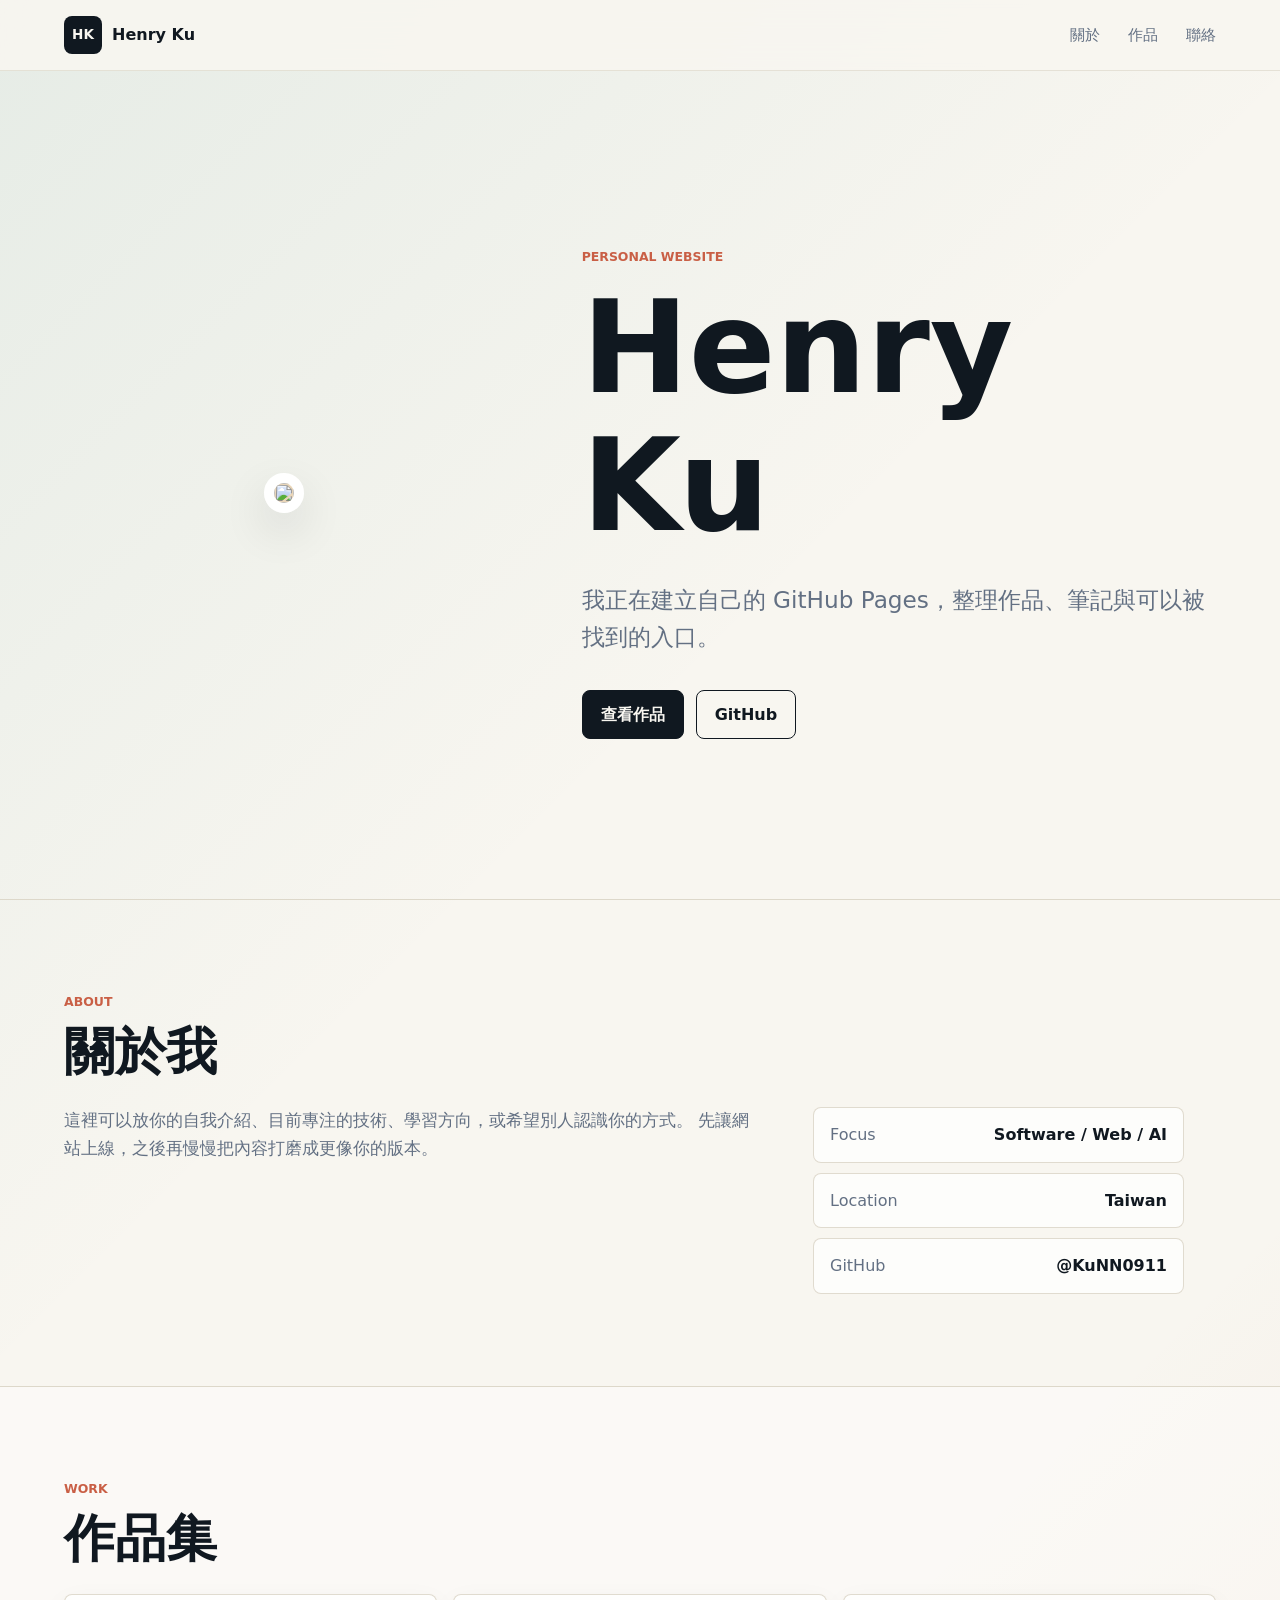
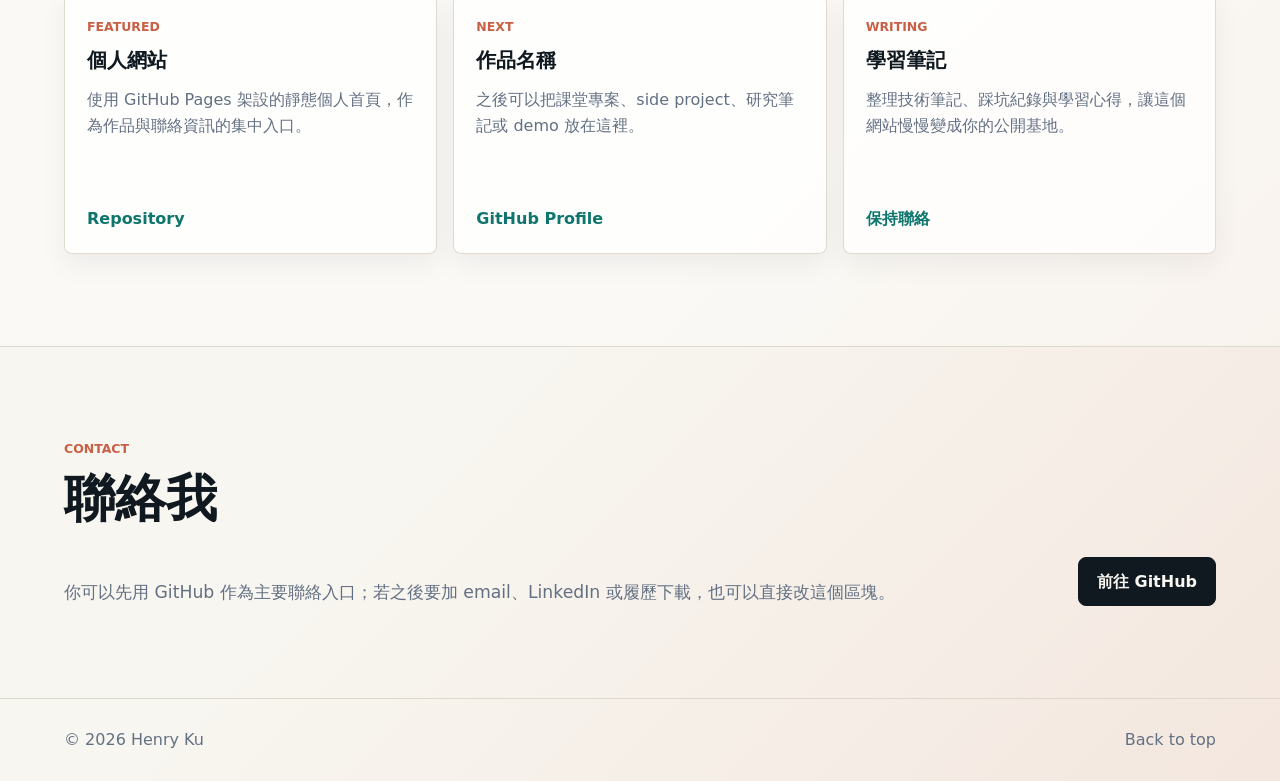
==== index.html @ c0c3900e "Create GitHub Pages personal site" ====
<!doctype html>
<html lang="zh-Hant">
  <head>
    <meta charset="utf-8">
    <meta name="viewport" content="width=device-width, initial-scale=1">
    <meta name="description" content="Henry Ku 的個人網站與作品集。">
    <meta property="og:title" content="Henry Ku">
    <meta property="og:description" content="個人網站、作品集與聯絡資訊。">
    <meta property="og:type" content="website">
    <meta name="theme-color" content="#101820">
    <title>Henry Ku | Personal Page</title>
    <link rel="preconnect" href="https://github.com">
    <link rel="stylesheet" href="styles.css">
  </head>
  <body>
    <header class="site-header">
      <a class="brand" href="#top" aria-label="Henry Ku 首頁">
        <span class="brand-mark">HK</span>
        <span>Henry Ku</span>
      </a>
      <nav class="nav" aria-label="主要導覽">
        <a href="#about">關於</a>
        <a href="#projects">作品</a>
        <a href="#contact">聯絡</a>
      </nav>
    </header>

    <main id="top">
      <section class="hero" aria-labelledby="hero-title">
        <div class="hero-media" aria-hidden="true">
          <img src="https://github.com/KuNN0911.png" alt="">
        </div>
        <div class="hero-copy">
          <p class="eyebrow">Personal website</p>
          <h1 id="hero-title">Henry Ku</h1>
          <p class="intro">
            我正在建立自己的 GitHub Pages，整理作品、筆記與可以被找到的入口。
          </p>
          <div class="hero-actions" aria-label="快速連結">
            <a class="button primary" href="#projects">查看作品</a>
            <a class="button secondary" href="https://github.com/KuNN0911" target="_blank" rel="noreferrer">GitHub</a>
          </div>
        </div>
      </section>

      <section id="about" class="section">
        <div class="section-heading">
          <p class="eyebrow">About</p>
          <h2>關於我</h2>
        </div>
        <div class="about-grid">
          <p>
            這裡可以放你的自我介紹、目前專注的技術、學習方向，或希望別人認識你的方式。
            先讓網站上線，之後再慢慢把內容打磨成更像你的版本。
          </p>
          <ul class="facts" aria-label="個人重點">
            <li><span>Focus</span><strong>Software / Web / AI</strong></li>
            <li><span>Location</span><strong>Taiwan</strong></li>
            <li><span>GitHub</span><strong>@KuNN0911</strong></li>
          </ul>
        </div>
      </section>

      <section id="projects" class="section projects-section">
        <div class="section-heading">
          <p class="eyebrow">Work</p>
          <h2>作品集</h2>
        </div>
        <div class="project-grid">
          <article class="project-card">
            <p class="project-kicker">Featured</p>
            <h3>個人網站</h3>
            <p>使用 GitHub Pages 架設的靜態個人首頁，作為作品與聯絡資訊的集中入口。</p>
            <a href="https://github.com/KuNN0911/HenryKu.github.io" target="_blank" rel="noreferrer">Repository</a>
          </article>
          <article class="project-card">
            <p class="project-kicker">Next</p>
            <h3>作品名稱</h3>
            <p>之後可以把課堂專案、side project、研究筆記或 demo 放在這裡。</p>
            <a href="https://github.com/KuNN0911" target="_blank" rel="noreferrer">GitHub Profile</a>
          </article>
          <article class="project-card">
            <p class="project-kicker">Writing</p>
            <h3>學習筆記</h3>
            <p>整理技術筆記、踩坑紀錄與學習心得，讓這個網站慢慢變成你的公開基地。</p>
            <a href="#contact">保持聯絡</a>
          </article>
        </div>
      </section>

      <section id="contact" class="section contact-section">
        <div class="section-heading">
          <p class="eyebrow">Contact</p>
          <h2>聯絡我</h2>
        </div>
        <p>
          你可以先用 GitHub 作為主要聯絡入口；若之後要加 email、LinkedIn 或履歷下載，也可以直接改這個區塊。
        </p>
        <a class="button primary" href="https://github.com/KuNN0911" target="_blank" rel="noreferrer">前往 GitHub</a>
      </section>
    </main>

    <footer class="site-footer">
      <span>© <span id="year"></span> Henry Ku</span>
      <a href="#top">Back to top</a>
    </footer>

    <script src="script.js"></script>
  </body>
</html>
---- styles.css ----
:root {
  color-scheme: light;
  --ink: #101820;
  --muted: #637083;
  --paper: #f8f6f0;
  --surface: #ffffff;
  --line: #ddd8ca;
  --accent: #0f766e;
  --accent-strong: #0b5f59;
  --coral: #c95f45;
  --shadow: 0 18px 45px rgba(16, 24, 32, 0.12);
}

* {
  box-sizing: border-box;
}

html {
  scroll-behavior: smooth;
}

body {
  margin: 0;
  min-width: 320px;
  background:
    linear-gradient(135deg, rgba(15, 118, 110, 0.08), transparent 38%),
    linear-gradient(315deg, rgba(201, 95, 69, 0.1), transparent 32%),
    var(--paper);
  color: var(--ink);
  font-family: Inter, ui-sans-serif, system-ui, -apple-system, BlinkMacSystemFont, "Segoe UI", sans-serif;
  line-height: 1.6;
}

a {
  color: inherit;
}

.site-header {
  position: sticky;
  top: 0;
  z-index: 10;
  display: flex;
  align-items: center;
  justify-content: space-between;
  gap: 24px;
  padding: 16px clamp(20px, 5vw, 72px);
  background: rgba(248, 246, 240, 0.86);
  border-bottom: 1px solid rgba(221, 216, 202, 0.7);
  backdrop-filter: blur(16px);
}

.brand,
.nav,
.hero-actions,
.site-footer {
  display: flex;
  align-items: center;
}

.brand {
  gap: 10px;
  font-weight: 800;
  text-decoration: none;
}

.brand-mark {
  display: inline-grid;
  width: 38px;
  height: 38px;
  place-items: center;
  border-radius: 8px;
  background: var(--ink);
  color: var(--paper);
  font-size: 0.85rem;
}

.nav {
  gap: clamp(12px, 3vw, 28px);
  color: var(--muted);
  font-size: 0.95rem;
}

.nav a {
  text-decoration: none;
}

.nav a:hover,
.site-footer a:hover,
.project-card a:hover {
  color: var(--accent-strong);
}

.hero {
  display: grid;
  grid-template-columns: minmax(260px, 0.82fr) minmax(280px, 1.18fr);
  align-items: center;
  gap: clamp(28px, 6vw, 82px);
  min-height: calc(100vh - 72px);
  padding: clamp(44px, 8vw, 96px) clamp(20px, 5vw, 72px) clamp(40px, 7vw, 80px);
}

.hero-media {
  position: relative;
  aspect-ratio: 1;
  max-width: 430px;
  justify-self: center;
}

.hero-media::before {
  position: absolute;
  inset: 8%;
  content: "";
  background: #ead6b8;
  border: 1px solid rgba(16, 24, 32, 0.1);
  border-radius: 22px;
  transform: rotate(-6deg);
}

.hero-media img {
  position: relative;
  width: 100%;
  height: 100%;
  object-fit: cover;
  border: 10px solid var(--surface);
  border-radius: 22px;
  box-shadow: var(--shadow);
  transform: rotate(2deg);
}

.hero-copy {
  max-width: 720px;
}

.eyebrow,
.project-kicker {
  margin: 0 0 12px;
  color: var(--coral);
  font-size: 0.78rem;
  font-weight: 800;
  letter-spacing: 0;
  text-transform: uppercase;
}

h1,
h2,
h3,
p {
  overflow-wrap: anywhere;
}

h1,
h2,
h3 {
  margin: 0;
  line-height: 1.08;
}

h1 {
  max-width: 10ch;
  font-size: clamp(4.6rem, 10vw, 8.9rem);
}

h2 {
  font-size: clamp(2rem, 4vw, 3.6rem);
}

h3 {
  font-size: 1.28rem;
}

.intro {
  max-width: 720px;
  margin: 26px 0 0;
  color: var(--muted);
  font-size: clamp(1.1rem, 2vw, 1.45rem);
}

.hero-actions {
  flex-wrap: wrap;
  gap: 12px;
  margin-top: 34px;
}

.button {
  display: inline-flex;
  align-items: center;
  justify-content: center;
  min-height: 46px;
  padding: 11px 18px;
  border: 1px solid var(--ink);
  border-radius: 8px;
  font-weight: 800;
  text-decoration: none;
}

.button.primary {
  background: var(--ink);
  color: var(--paper);
}

.button.secondary {
  background: transparent;
}

.button:hover {
  transform: translateY(-1px);
}

.section {
  padding: clamp(52px, 8vw, 92px) clamp(20px, 5vw, 72px);
  border-top: 1px solid var(--line);
}

.section-heading {
  margin-bottom: 28px;
}

.about-grid {
  display: grid;
  grid-template-columns: minmax(0, 1.3fr) minmax(260px, 0.7fr);
  gap: clamp(24px, 5vw, 60px);
  max-width: 1120px;
}

.about-grid > p,
.contact-section > p {
  margin: 0;
  color: var(--muted);
  font-size: 1.08rem;
}

.facts {
  display: grid;
  gap: 10px;
  margin: 0;
  padding: 0;
  list-style: none;
}

.facts li,
.project-card {
  background: rgba(255, 255, 255, 0.72);
  border: 1px solid rgba(221, 216, 202, 0.9);
  border-radius: 8px;
}

.facts li {
  display: flex;
  align-items: center;
  justify-content: space-between;
  gap: 18px;
  padding: 14px 16px;
}

.facts span {
  color: var(--muted);
}

.facts strong {
  text-align: right;
}

.projects-section {
  background: rgba(255, 255, 255, 0.35);
}

.project-grid {
  display: grid;
  grid-template-columns: repeat(3, minmax(0, 1fr));
  gap: 16px;
}

.project-card {
  display: flex;
  min-height: 260px;
  flex-direction: column;
  padding: 22px;
  box-shadow: 0 10px 28px rgba(16, 24, 32, 0.06);
}

.project-card p:not(.project-kicker) {
  margin: 16px 0 26px;
  color: var(--muted);
}

.project-card a {
  margin-top: auto;
  color: var(--accent);
  font-weight: 800;
  text-decoration: none;
}

.contact-section {
  display: grid;
  grid-template-columns: minmax(0, 1fr) auto;
  align-items: end;
  gap: 24px;
}

.contact-section .section-heading,
.contact-section p {
  grid-column: 1;
}

.contact-section .button {
  grid-column: 2;
  grid-row: 1 / span 2;
}

.site-footer {
  justify-content: space-between;
  gap: 20px;
  padding: 28px clamp(20px, 5vw, 72px);
  color: var(--muted);
  border-top: 1px solid var(--line);
}

.site-footer a {
  text-decoration: none;
}

@media (max-width: 800px) {
  .site-header {
    align-items: flex-start;
    flex-direction: column;
  }

  .hero,
  .about-grid,
  .contact-section {
    grid-template-columns: 1fr;
  }

  .hero {
    min-height: auto;
  }

  .hero-media {
    width: min(78vw, 360px);
  }

  h1 {
    font-size: clamp(3.7rem, 18vw, 5.4rem);
  }

  .project-grid {
    grid-template-columns: 1fr;
  }

  .contact-section .button {
    grid-column: 1;
    grid-row: auto;
    justify-self: start;
  }
}

@media (max-width: 480px) {
  .nav {
    width: 100%;
    justify-content: space-between;
  }

  .facts li {
    align-items: flex-start;
    flex-direction: column;
    gap: 4px;
  }

  .facts strong {
    text-align: left;
  }

  .site-footer {
    align-items: flex-start;
    flex-direction: column;
  }
}
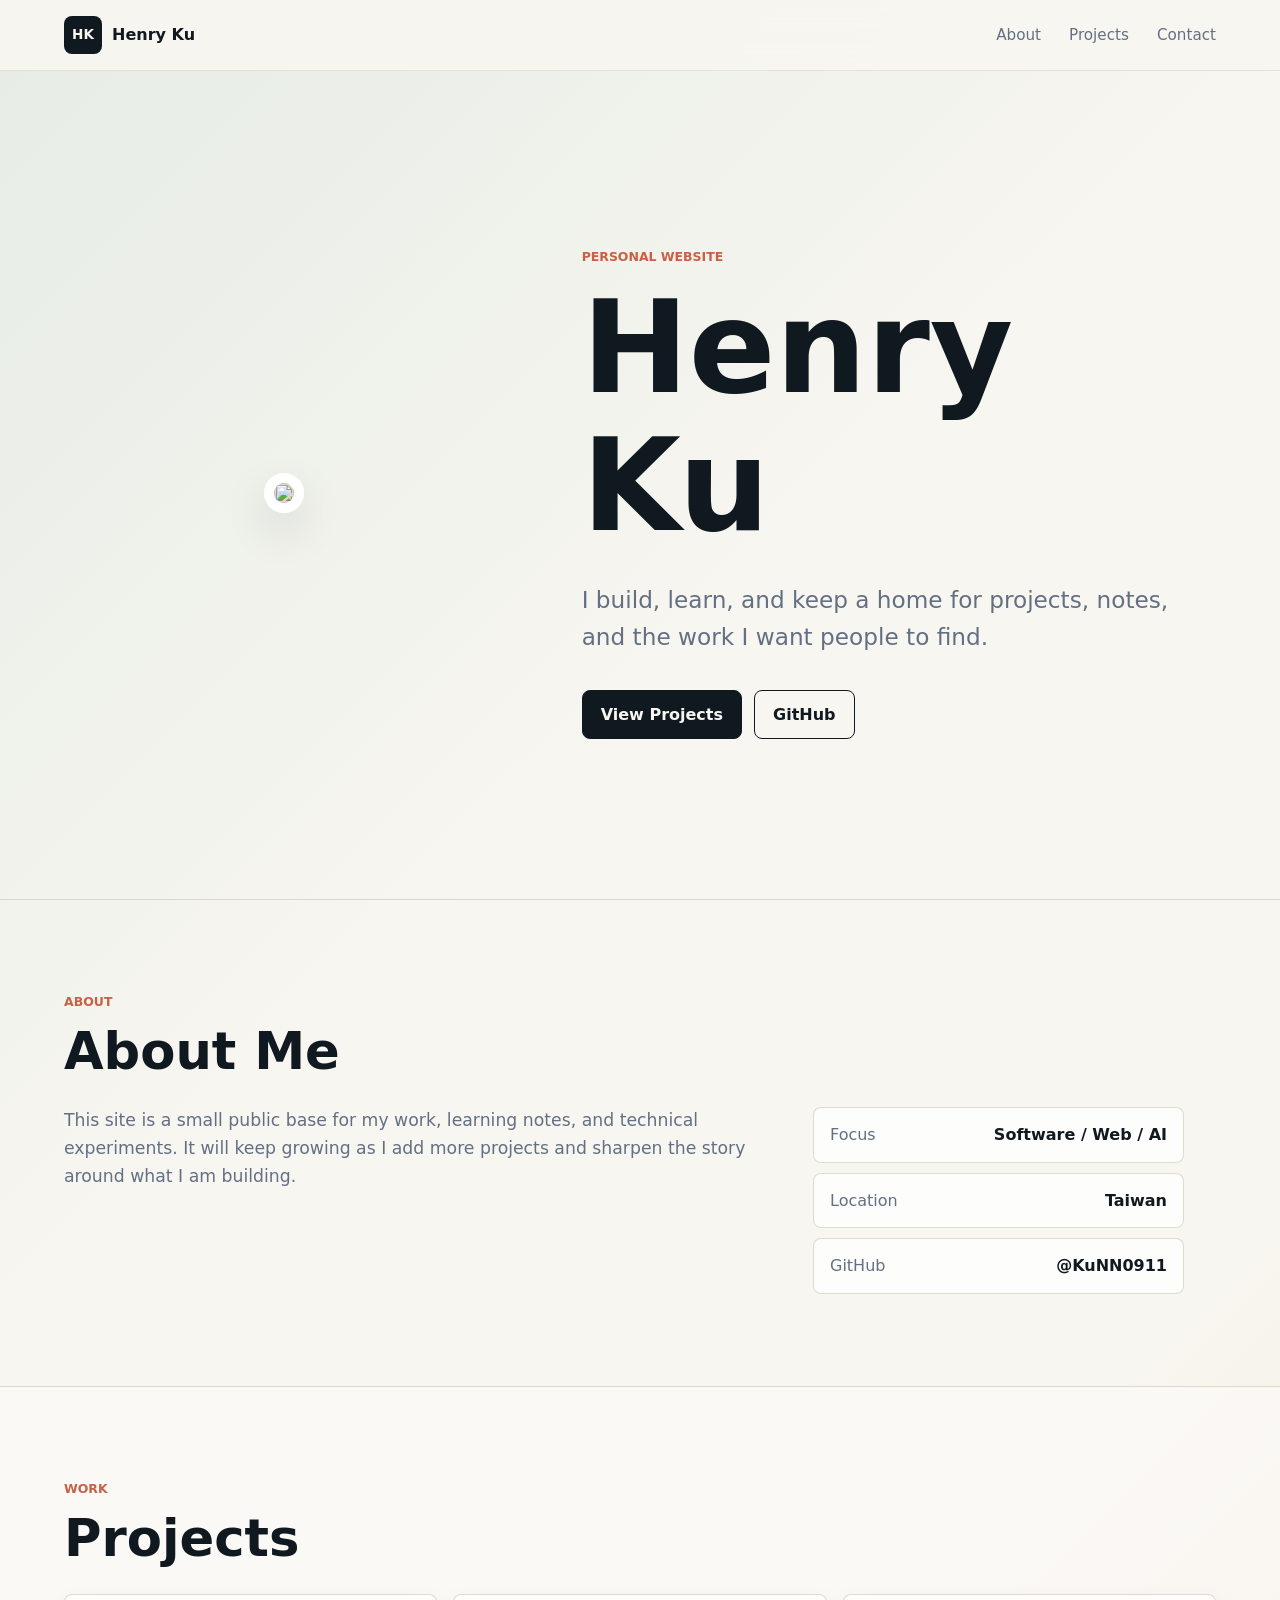
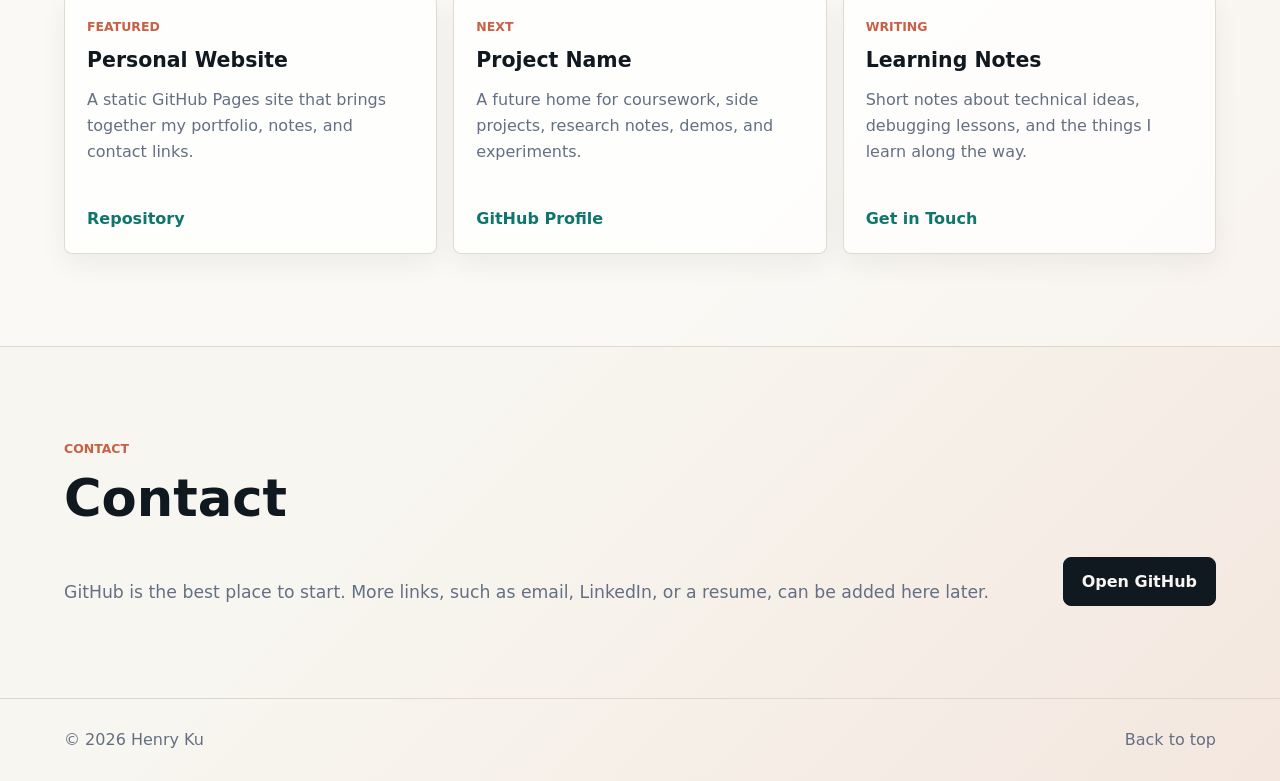
==== commit 28ee9c08: "Use English copy for personal site" ====
--- a/index.html
+++ b/index.html
@@ -1,11 +1,11 @@
 <!doctype html>
-<html lang="zh-Hant">
+<html lang="en">
   <head>
     <meta charset="utf-8">
     <meta name="viewport" content="width=device-width, initial-scale=1">
-    <meta name="description" content="Henry Ku 的個人網站與作品集。">
+    <meta name="description" content="Henry Ku's personal website and portfolio.">
     <meta property="og:title" content="Henry Ku">
-    <meta property="og:description" content="個人網站、作品集與聯絡資訊。">
+    <meta property="og:description" content="Personal website, portfolio, and contact links.">
     <meta property="og:type" content="website">
     <meta name="theme-color" content="#101820">
     <title>Henry Ku | Personal Page</title>
@@ -14,14 +14,14 @@
   </head>
   <body>
     <header class="site-header">
-      <a class="brand" href="#top" aria-label="Henry Ku 首頁">
+      <a class="brand" href="#top" aria-label="Henry Ku home">
         <span class="brand-mark">HK</span>
         <span>Henry Ku</span>
       </a>
-      <nav class="nav" aria-label="主要導覽">
-        <a href="#about">關於</a>
-        <a href="#projects">作品</a>
-        <a href="#contact">聯絡</a>
+      <nav class="nav" aria-label="Main navigation">
+        <a href="#about">About</a>
+        <a href="#projects">Projects</a>
+        <a href="#contact">Contact</a>
       </nav>
     </header>
 
@@ -34,10 +34,10 @@
           <p class="eyebrow">Personal website</p>
           <h1 id="hero-title">Henry Ku</h1>
           <p class="intro">
-            我正在建立自己的 GitHub Pages，整理作品、筆記與可以被找到的入口。
+            I build, learn, and keep a home for projects, notes, and the work I want people to find.
           </p>
-          <div class="hero-actions" aria-label="快速連結">
-            <a class="button primary" href="#projects">查看作品</a>
+          <div class="hero-actions" aria-label="Quick links">
+            <a class="button primary" href="#projects">View Projects</a>
             <a class="button secondary" href="https://github.com/KuNN0911" target="_blank" rel="noreferrer">GitHub</a>
           </div>
         </div>
@@ -46,14 +46,14 @@
       <section id="about" class="section">
         <div class="section-heading">
           <p class="eyebrow">About</p>
-          <h2>關於我</h2>
+          <h2>About Me</h2>
         </div>
         <div class="about-grid">
           <p>
-            這裡可以放你的自我介紹、目前專注的技術、學習方向，或希望別人認識你的方式。
-            先讓網站上線，之後再慢慢把內容打磨成更像你的版本。
+            This site is a small public base for my work, learning notes, and technical experiments.
+            It will keep growing as I add more projects and sharpen the story around what I am building.
           </p>
-          <ul class="facts" aria-label="個人重點">
+          <ul class="facts" aria-label="Personal highlights">
             <li><span>Focus</span><strong>Software / Web / AI</strong></li>
             <li><span>Location</span><strong>Taiwan</strong></li>
             <li><span>GitHub</span><strong>@KuNN0911</strong></li>
@@ -64,26 +64,26 @@
       <section id="projects" class="section projects-section">
         <div class="section-heading">
           <p class="eyebrow">Work</p>
-          <h2>作品集</h2>
+          <h2>Projects</h2>
         </div>
         <div class="project-grid">
           <article class="project-card">
             <p class="project-kicker">Featured</p>
-            <h3>個人網站</h3>
-            <p>使用 GitHub Pages 架設的靜態個人首頁，作為作品與聯絡資訊的集中入口。</p>
-            <a href="https://github.com/KuNN0911/HenryKu.github.io" target="_blank" rel="noreferrer">Repository</a>
+            <h3>Personal Website</h3>
+            <p>A static GitHub Pages site that brings together my portfolio, notes, and contact links.</p>
+            <a href="https://github.com/KuNN0911/KuNN0911.github.io" target="_blank" rel="noreferrer">Repository</a>
           </article>
           <article class="project-card">
             <p class="project-kicker">Next</p>
-            <h3>作品名稱</h3>
-            <p>之後可以把課堂專案、side project、研究筆記或 demo 放在這裡。</p>
+            <h3>Project Name</h3>
+            <p>A future home for coursework, side projects, research notes, demos, and experiments.</p>
             <a href="https://github.com/KuNN0911" target="_blank" rel="noreferrer">GitHub Profile</a>
           </article>
           <article class="project-card">
             <p class="project-kicker">Writing</p>
-            <h3>學習筆記</h3>
-            <p>整理技術筆記、踩坑紀錄與學習心得，讓這個網站慢慢變成你的公開基地。</p>
-            <a href="#contact">保持聯絡</a>
+            <h3>Learning Notes</h3>
+            <p>Short notes about technical ideas, debugging lessons, and the things I learn along the way.</p>
+            <a href="#contact">Get in Touch</a>
           </article>
         </div>
       </section>
@@ -91,12 +91,12 @@
       <section id="contact" class="section contact-section">
         <div class="section-heading">
           <p class="eyebrow">Contact</p>
-          <h2>聯絡我</h2>
+          <h2>Contact</h2>
         </div>
         <p>
-          你可以先用 GitHub 作為主要聯絡入口；若之後要加 email、LinkedIn 或履歷下載，也可以直接改這個區塊。
+          GitHub is the best place to start. More links, such as email, LinkedIn, or a resume, can be added here later.
         </p>
-        <a class="button primary" href="https://github.com/KuNN0911" target="_blank" rel="noreferrer">前往 GitHub</a>
+        <a class="button primary" href="https://github.com/KuNN0911" target="_blank" rel="noreferrer">Open GitHub</a>
       </section>
     </main>
 
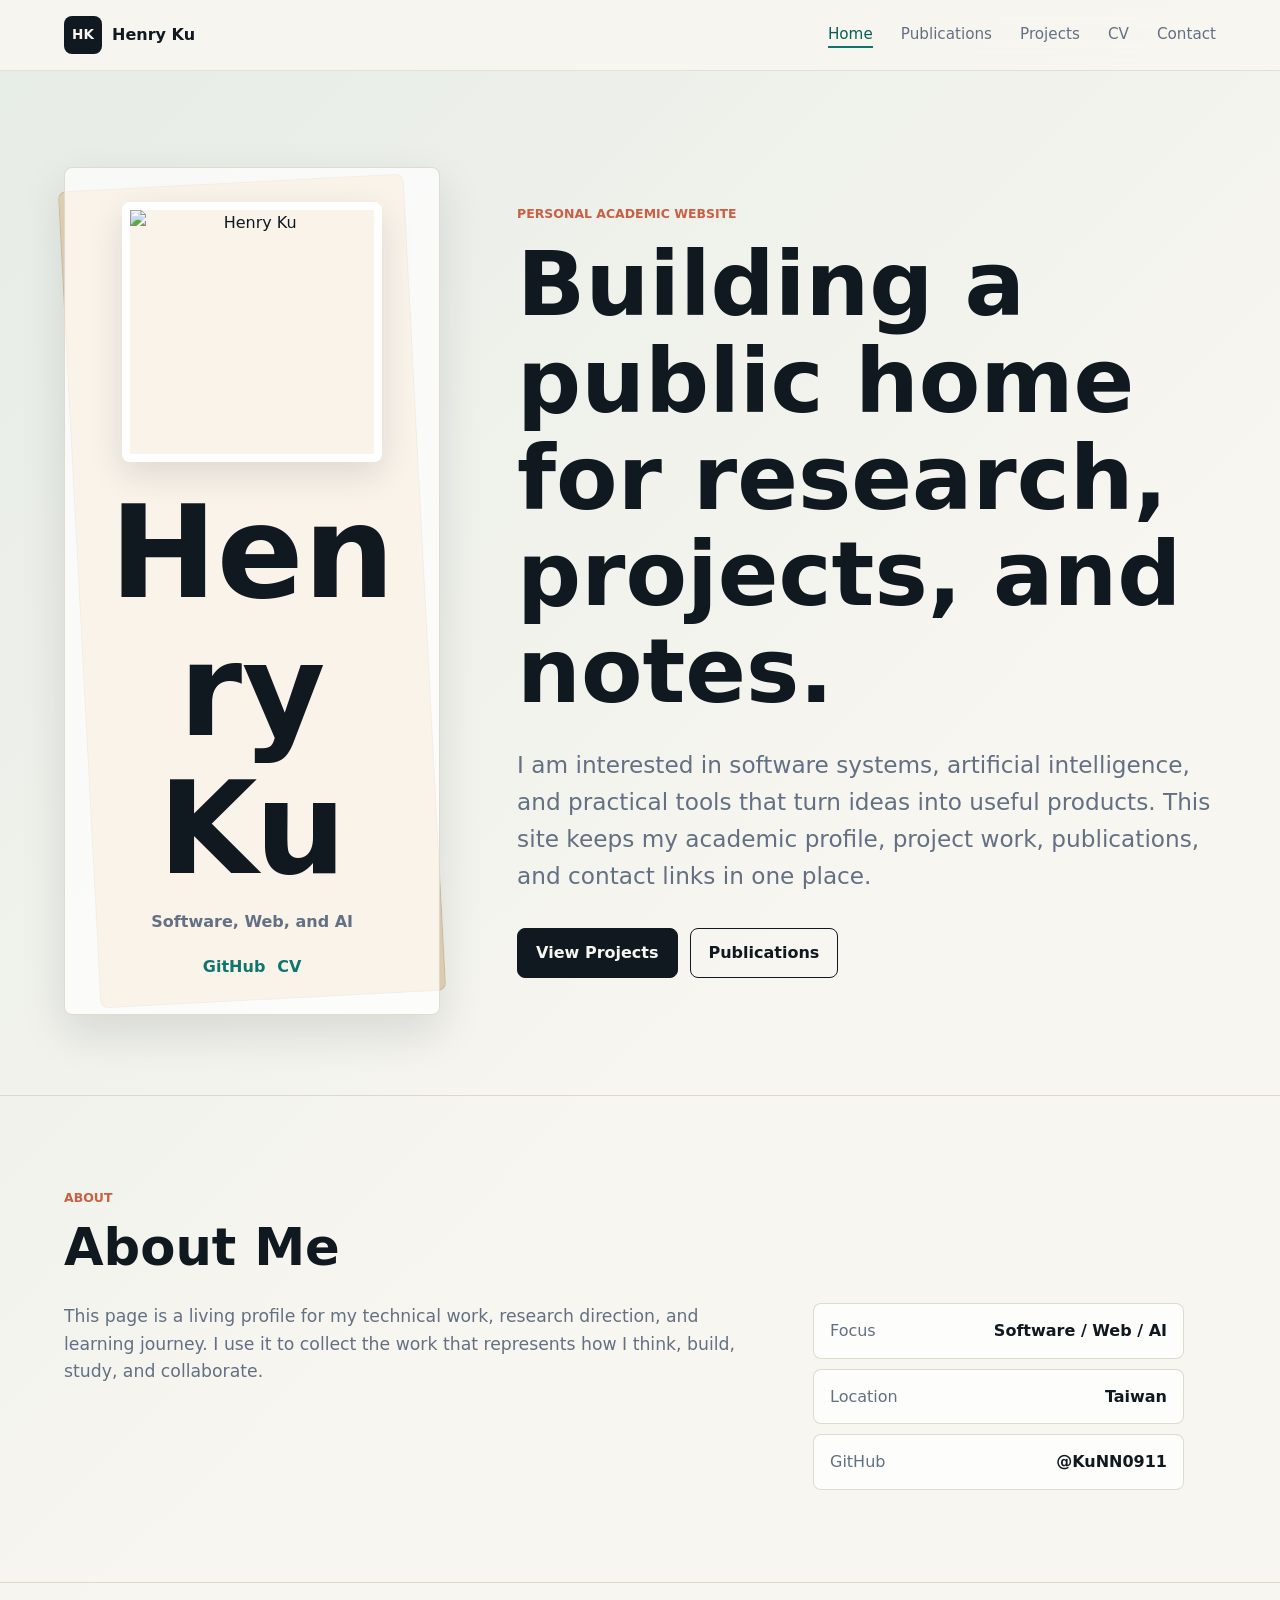
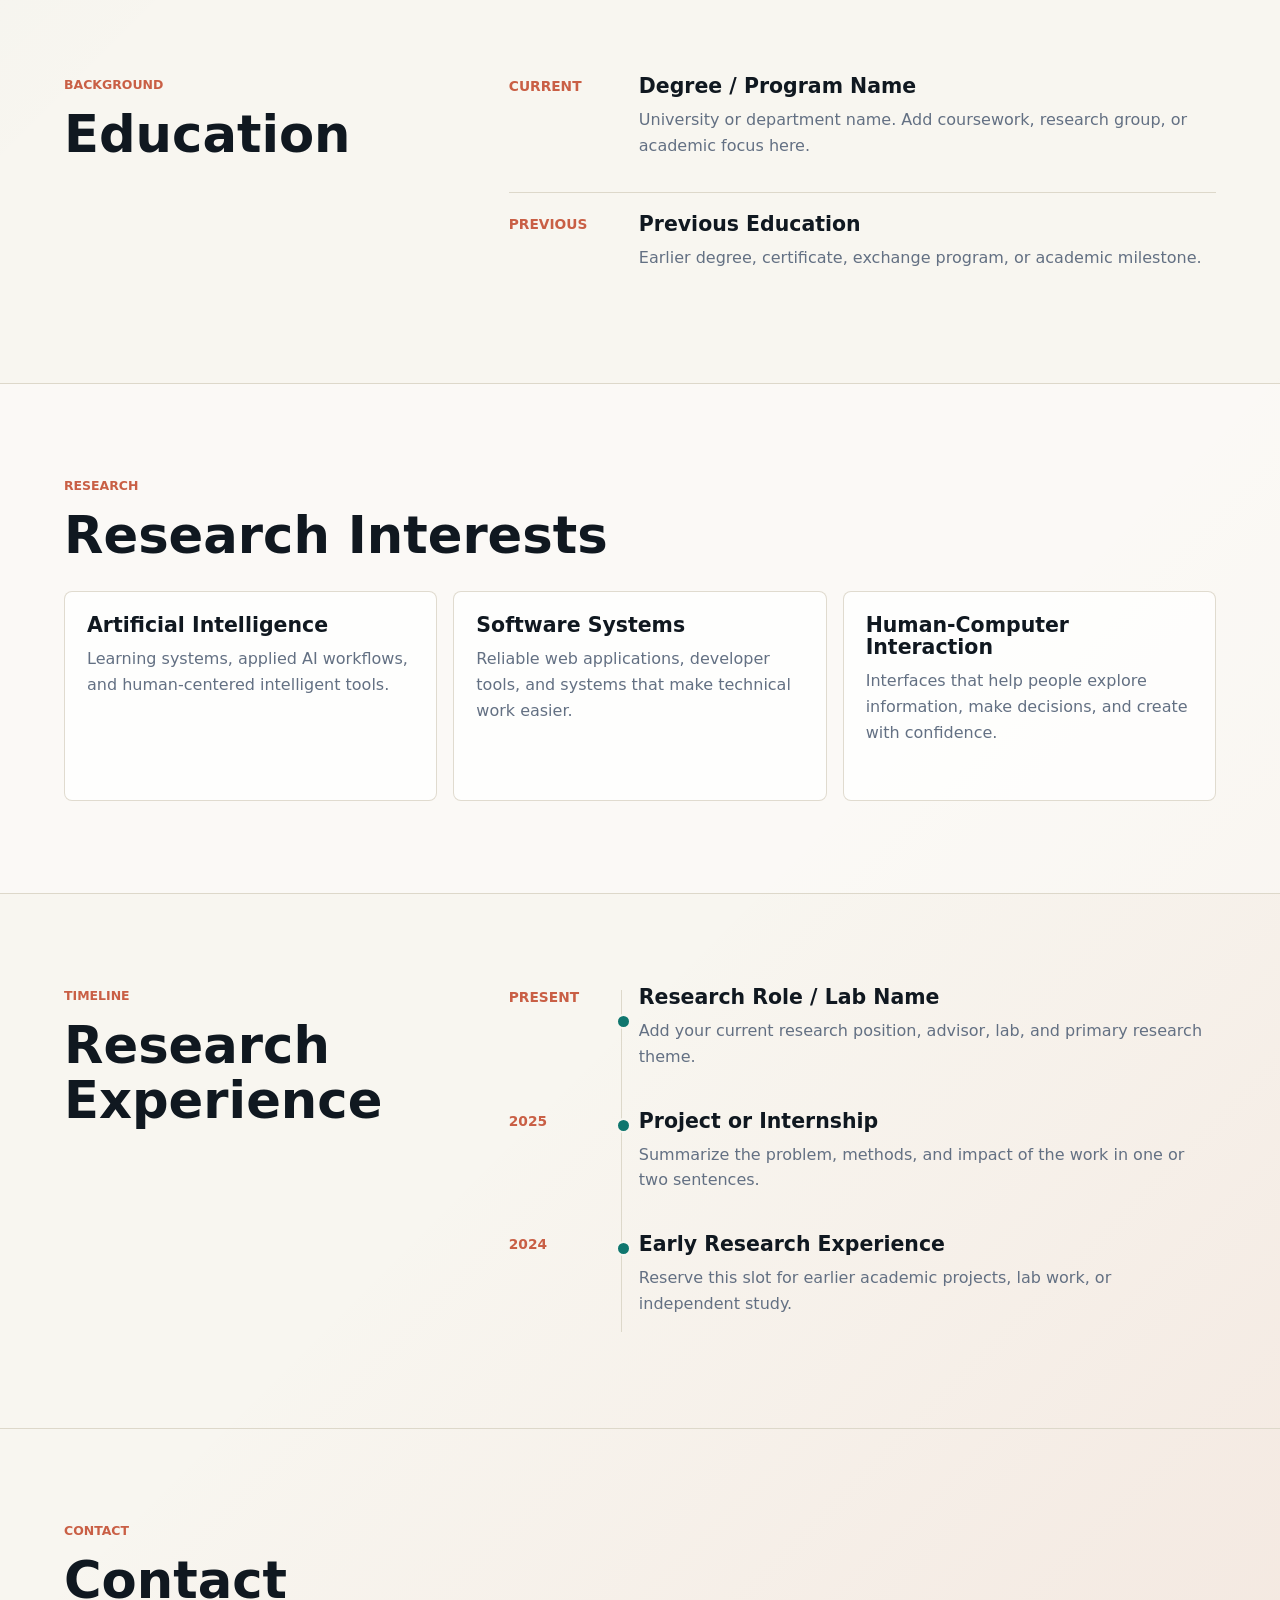
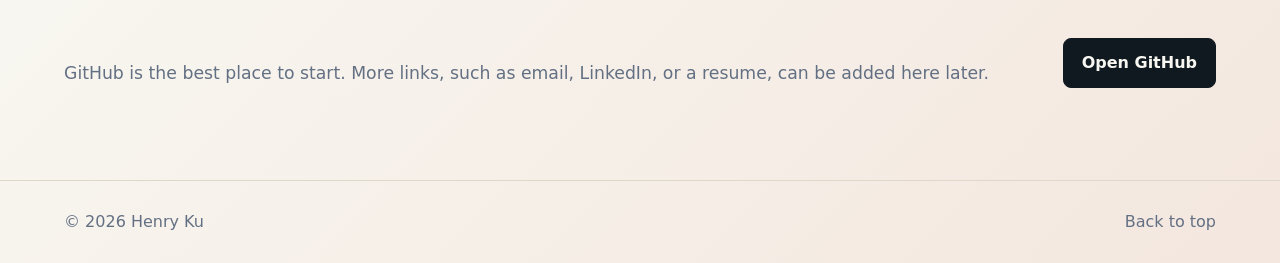
==== commit b43f1a9b: "Restructure site into academic profile pages" ====
--- a/index.html
+++ b/index.html
@@ -3,42 +3,51 @@
   <head>
     <meta charset="utf-8">
     <meta name="viewport" content="width=device-width, initial-scale=1">
-    <meta name="description" content="Henry Ku's personal website and portfolio.">
+    <meta name="description" content="Henry Ku's personal academic website, research profile, and portfolio.">
     <meta property="og:title" content="Henry Ku">
     <meta property="og:description" content="Personal website, portfolio, and contact links.">
     <meta property="og:type" content="website">
     <meta name="theme-color" content="#101820">
-    <title>Henry Ku | Personal Page</title>
+    <title>Henry Ku | Home</title>
     <link rel="preconnect" href="https://github.com">
     <link rel="stylesheet" href="styles.css">
   </head>
   <body>
     <header class="site-header">
-      <a class="brand" href="#top" aria-label="Henry Ku home">
+      <a class="brand" href="index.html" aria-label="Henry Ku home">
         <span class="brand-mark">HK</span>
         <span>Henry Ku</span>
       </a>
       <nav class="nav" aria-label="Main navigation">
-        <a href="#about">About</a>
-        <a href="#projects">Projects</a>
+        <a class="active" href="index.html" aria-current="page">Home</a>
+        <a href="publications.html">Publications</a>
+        <a href="projects.html">Projects</a>
+        <a href="cv.html">CV</a>
         <a href="#contact">Contact</a>
       </nav>
     </header>
 
     <main id="top">
-      <section class="hero" aria-labelledby="hero-title">
-        <div class="hero-media" aria-hidden="true">
-          <img src="https://github.com/KuNN0911.png" alt="">
+      <section class="profile-hero" aria-labelledby="hero-title">
+        <div class="profile-card">
+          <img src="https://github.com/KuNN0911.png" alt="Henry Ku">
+          <h1 id="hero-title">Henry Ku</h1>
+          <p>Software, Web, and AI</p>
+          <div class="profile-links" aria-label="Profile links">
+            <a href="https://github.com/KuNN0911" target="_blank" rel="noreferrer">GitHub</a>
+            <a href="cv.html">CV</a>
+          </div>
         </div>
         <div class="hero-copy">
-          <p class="eyebrow">Personal website</p>
-          <h1 id="hero-title">Henry Ku</h1>
+          <p class="eyebrow">Personal academic website</p>
+          <h2>Building a public home for research, projects, and notes.</h2>
           <p class="intro">
-            I build, learn, and keep a home for projects, notes, and the work I want people to find.
+            I am interested in software systems, artificial intelligence, and practical tools that turn ideas into useful products.
+            This site keeps my academic profile, project work, publications, and contact links in one place.
           </p>
           <div class="hero-actions" aria-label="Quick links">
-            <a class="button primary" href="#projects">View Projects</a>
-            <a class="button secondary" href="https://github.com/KuNN0911" target="_blank" rel="noreferrer">GitHub</a>
+            <a class="button primary" href="projects.html">View Projects</a>
+            <a class="button secondary" href="publications.html">Publications</a>
           </div>
         </div>
       </section>
@@ -50,8 +59,8 @@
         </div>
         <div class="about-grid">
           <p>
-            This site is a small public base for my work, learning notes, and technical experiments.
-            It will keep growing as I add more projects and sharpen the story around what I am building.
+            This page is a living profile for my technical work, research direction, and learning journey.
+            I use it to collect the work that represents how I think, build, study, and collaborate.
           </p>
           <ul class="facts" aria-label="Personal highlights">
             <li><span>Focus</span><strong>Software / Web / AI</strong></li>
@@ -61,29 +70,76 @@
         </div>
       </section>
 
-      <section id="projects" class="section projects-section">
+      <section id="education" class="section split-section">
         <div class="section-heading">
-          <p class="eyebrow">Work</p>
-          <h2>Projects</h2>
+          <p class="eyebrow">Background</p>
+          <h2>Education</h2>
         </div>
-        <div class="project-grid">
-          <article class="project-card">
-            <p class="project-kicker">Featured</p>
-            <h3>Personal Website</h3>
-            <p>A static GitHub Pages site that brings together my portfolio, notes, and contact links.</p>
-            <a href="https://github.com/KuNN0911/KuNN0911.github.io" target="_blank" rel="noreferrer">Repository</a>
+        <div class="list-panel">
+          <article class="resume-item">
+            <span class="resume-date">Current</span>
+            <div>
+              <h3>Degree / Program Name</h3>
+              <p>University or department name. Add coursework, research group, or academic focus here.</p>
+            </div>
           </article>
-          <article class="project-card">
-            <p class="project-kicker">Next</p>
-            <h3>Project Name</h3>
-            <p>A future home for coursework, side projects, research notes, demos, and experiments.</p>
-            <a href="https://github.com/KuNN0911" target="_blank" rel="noreferrer">GitHub Profile</a>
+          <article class="resume-item">
+            <span class="resume-date">Previous</span>
+            <div>
+              <h3>Previous Education</h3>
+              <p>Earlier degree, certificate, exchange program, or academic milestone.</p>
+            </div>
           </article>
-          <article class="project-card">
-            <p class="project-kicker">Writing</p>
-            <h3>Learning Notes</h3>
-            <p>Short notes about technical ideas, debugging lessons, and the things I learn along the way.</p>
-            <a href="#contact">Get in Touch</a>
+        </div>
+      </section>
+
+      <section id="interests" class="section interests-section">
+        <div class="section-heading">
+          <p class="eyebrow">Research</p>
+          <h2>Research Interests</h2>
+        </div>
+        <div class="interest-grid">
+          <article>
+            <h3>Artificial Intelligence</h3>
+            <p>Learning systems, applied AI workflows, and human-centered intelligent tools.</p>
+          </article>
+          <article>
+            <h3>Software Systems</h3>
+            <p>Reliable web applications, developer tools, and systems that make technical work easier.</p>
+          </article>
+          <article>
+            <h3>Human-Computer Interaction</h3>
+            <p>Interfaces that help people explore information, make decisions, and create with confidence.</p>
+          </article>
+        </div>
+      </section>
+
+      <section id="research-experience" class="section split-section">
+        <div class="section-heading">
+          <p class="eyebrow">Timeline</p>
+          <h2>Research Experience</h2>
+        </div>
+        <div class="timeline">
+          <article class="timeline-item">
+            <span class="timeline-date">Present</span>
+            <div>
+              <h3>Research Role / Lab Name</h3>
+              <p>Add your current research position, advisor, lab, and primary research theme.</p>
+            </div>
+          </article>
+          <article class="timeline-item">
+            <span class="timeline-date">2025</span>
+            <div>
+              <h3>Project or Internship</h3>
+              <p>Summarize the problem, methods, and impact of the work in one or two sentences.</p>
+            </div>
+          </article>
+          <article class="timeline-item">
+            <span class="timeline-date">2024</span>
+            <div>
+              <h3>Early Research Experience</h3>
+              <p>Reserve this slot for earlier academic projects, lab work, or independent study.</p>
+            </div>
           </article>
         </div>
       </section>
--- a/styles.css
+++ b/styles.css
@@ -75,60 +75,105 @@
 }
 
 .nav {
+  flex-wrap: wrap;
   gap: clamp(12px, 3vw, 28px);
   color: var(--muted);
   font-size: 0.95rem;
 }
 
 .nav a {
+  border-bottom: 2px solid transparent;
   text-decoration: none;
 }
 
 .nav a:hover,
+.nav a.active,
 .site-footer a:hover,
-.project-card a:hover {
+.project-card a:hover,
+.inline-links a:hover,
+.profile-links a:hover {
   color: var(--accent-strong);
 }
 
-.hero {
-  display: grid;
-  grid-template-columns: minmax(260px, 0.82fr) minmax(280px, 1.18fr);
+.nav a.active {
+  border-color: var(--accent);
+}
+
+.profile-hero {
+  display: grid;
+  grid-template-columns: minmax(260px, 0.7fr) minmax(320px, 1.3fr);
   align-items: center;
   gap: clamp(28px, 6vw, 82px);
-  min-height: calc(100vh - 72px);
+  min-height: calc(92vh - 72px);
   padding: clamp(44px, 8vw, 96px) clamp(20px, 5vw, 72px) clamp(40px, 7vw, 80px);
 }
 
-.hero-media {
+.profile-card {
   position: relative;
-  aspect-ratio: 1;
-  max-width: 430px;
+  display: grid;
+  justify-items: center;
+  width: min(100%, 420px);
+  padding: clamp(22px, 4vw, 34px);
+  background: rgba(255, 255, 255, 0.7);
+  border: 1px solid rgba(221, 216, 202, 0.92);
+  border-radius: 8px;
+  box-shadow: var(--shadow);
   justify-self: center;
-}
-
-.hero-media::before {
+  text-align: center;
+}
+
+.profile-card::before {
   position: absolute;
-  inset: 8%;
+  inset: 14px;
+  z-index: -1;
   content: "";
   background: #ead6b8;
   border: 1px solid rgba(16, 24, 32, 0.1);
-  border-radius: 22px;
-  transform: rotate(-6deg);
-}
-
-.hero-media img {
-  position: relative;
-  width: 100%;
-  height: 100%;
+  border-radius: 8px;
+  transform: rotate(-3deg);
+}
+
+.profile-card img {
+  width: min(74vw, 260px);
+  aspect-ratio: 1;
   object-fit: cover;
-  border: 10px solid var(--surface);
-  border-radius: 22px;
-  box-shadow: var(--shadow);
-  transform: rotate(2deg);
+  border: 8px solid var(--surface);
+  border-radius: 8px;
+  box-shadow: 0 12px 34px rgba(16, 24, 32, 0.12);
+}
+
+.profile-card h1 {
+  margin-top: 22px;
+}
+
+.profile-card p {
+  margin: 10px 0 0;
+  color: var(--muted);
+  font-weight: 700;
+}
+
+.profile-links {
+  display: flex;
+  flex-wrap: wrap;
+  justify-content: center;
+  gap: 12px;
+  margin-top: 20px;
+}
+
+.profile-links a,
+.inline-links a {
+  color: var(--accent);
+  font-weight: 800;
+  text-decoration: none;
 }
 
 .hero-copy {
   max-width: 720px;
+}
+
+.hero-copy h2 {
+  max-width: 12ch;
+  font-size: clamp(3.2rem, 7vw, 6.5rem);
 }
 
 .eyebrow,
@@ -211,6 +256,14 @@
   border-top: 1px solid var(--line);
 }
 
+.page-hero {
+  padding: clamp(56px, 9vw, 110px) clamp(20px, 5vw, 72px) clamp(36px, 6vw, 72px);
+}
+
+.page-hero h1 {
+  max-width: 12ch;
+}
+
 .section-heading {
   margin-bottom: 28px;
 }
@@ -260,6 +313,104 @@
   text-align: right;
 }
 
+.split-section {
+  display: grid;
+  grid-template-columns: minmax(220px, 0.35fr) minmax(0, 0.65fr);
+  gap: clamp(24px, 5vw, 64px);
+}
+
+.split-section .section-heading {
+  margin-bottom: 0;
+}
+
+.list-panel {
+  display: grid;
+  gap: 14px;
+}
+
+.resume-item,
+.timeline-item,
+.publication-item {
+  display: grid;
+  grid-template-columns: 112px minmax(0, 1fr);
+  gap: 18px;
+  padding: 20px 0;
+  border-top: 1px solid var(--line);
+}
+
+.resume-item:first-child,
+.timeline-item:first-child,
+.publication-item:first-child {
+  border-top: 0;
+  padding-top: 0;
+}
+
+.resume-date,
+.timeline-date,
+.publication-year {
+  color: var(--coral);
+  font-size: 0.86rem;
+  font-weight: 900;
+  text-transform: uppercase;
+}
+
+.resume-item p,
+.timeline-item p,
+.publication-item p,
+.interest-grid p {
+  margin: 10px 0 0;
+  color: var(--muted);
+}
+
+.interests-section {
+  background: rgba(255, 255, 255, 0.35);
+}
+
+.interest-grid {
+  display: grid;
+  grid-template-columns: repeat(3, minmax(0, 1fr));
+  gap: 16px;
+}
+
+.interest-grid article {
+  min-height: 210px;
+  padding: 22px;
+  background: rgba(255, 255, 255, 0.72);
+  border: 1px solid rgba(221, 216, 202, 0.9);
+  border-radius: 8px;
+}
+
+.timeline {
+  position: relative;
+}
+
+.timeline::before {
+  position: absolute;
+  top: 4px;
+  bottom: 4px;
+  left: 112px;
+  width: 1px;
+  content: "";
+  background: var(--line);
+}
+
+.timeline-item {
+  position: relative;
+  border-top: 0;
+}
+
+.timeline-item::before {
+  position: absolute;
+  top: 28px;
+  left: 107px;
+  width: 11px;
+  height: 11px;
+  content: "";
+  background: var(--accent);
+  border: 2px solid var(--paper);
+  border-radius: 50%;
+}
+
 .projects-section {
   background: rgba(255, 255, 255, 0.35);
 }
@@ -278,6 +429,10 @@
   box-shadow: 0 10px 28px rgba(16, 24, 32, 0.06);
 }
 
+.project-card h2 {
+  font-size: 1.35rem;
+}
+
 .project-card p:not(.project-kicker) {
   margin: 16px 0 26px;
   color: var(--muted);
@@ -288,6 +443,40 @@
   color: var(--accent);
   font-weight: 800;
   text-decoration: none;
+}
+
+.publication-list {
+  display: grid;
+  gap: 6px;
+}
+
+.publication-item {
+  max-width: 1040px;
+}
+
+.authors {
+  color: var(--ink) !important;
+  font-weight: 800;
+}
+
+.inline-links {
+  display: flex;
+  flex-wrap: wrap;
+  gap: 14px;
+  margin-top: 14px;
+}
+
+.resource-pill {
+  display: inline-flex;
+  align-items: center;
+  min-height: 34px;
+  padding: 6px 10px;
+  color: var(--muted);
+  background: rgba(255, 255, 255, 0.68);
+  border: 1px solid var(--line);
+  border-radius: 8px;
+  font-size: 0.9rem;
+  font-weight: 800;
 }
 
 .contact-section {
@@ -325,26 +514,40 @@
     flex-direction: column;
   }
 
-  .hero,
+  .profile-hero,
   .about-grid,
+  .split-section,
   .contact-section {
     grid-template-columns: 1fr;
   }
 
-  .hero {
+  .profile-hero {
     min-height: auto;
   }
 
-  .hero-media {
-    width: min(78vw, 360px);
+  .hero-copy h2 {
+    font-size: clamp(2.6rem, 13vw, 4.6rem);
   }
 
   h1 {
     font-size: clamp(3.7rem, 18vw, 5.4rem);
   }
 
-  .project-grid {
+  .project-grid,
+  .interest-grid {
     grid-template-columns: 1fr;
+  }
+
+  .resume-item,
+  .timeline-item,
+  .publication-item {
+    grid-template-columns: 1fr;
+    gap: 8px;
+  }
+
+  .timeline::before,
+  .timeline-item::before {
+    display: none;
   }
 
   .contact-section .button {
@@ -357,7 +560,8 @@
 @media (max-width: 480px) {
   .nav {
     width: 100%;
-    justify-content: space-between;
+    gap: 10px 16px;
+    justify-content: flex-start;
   }
 
   .facts li {
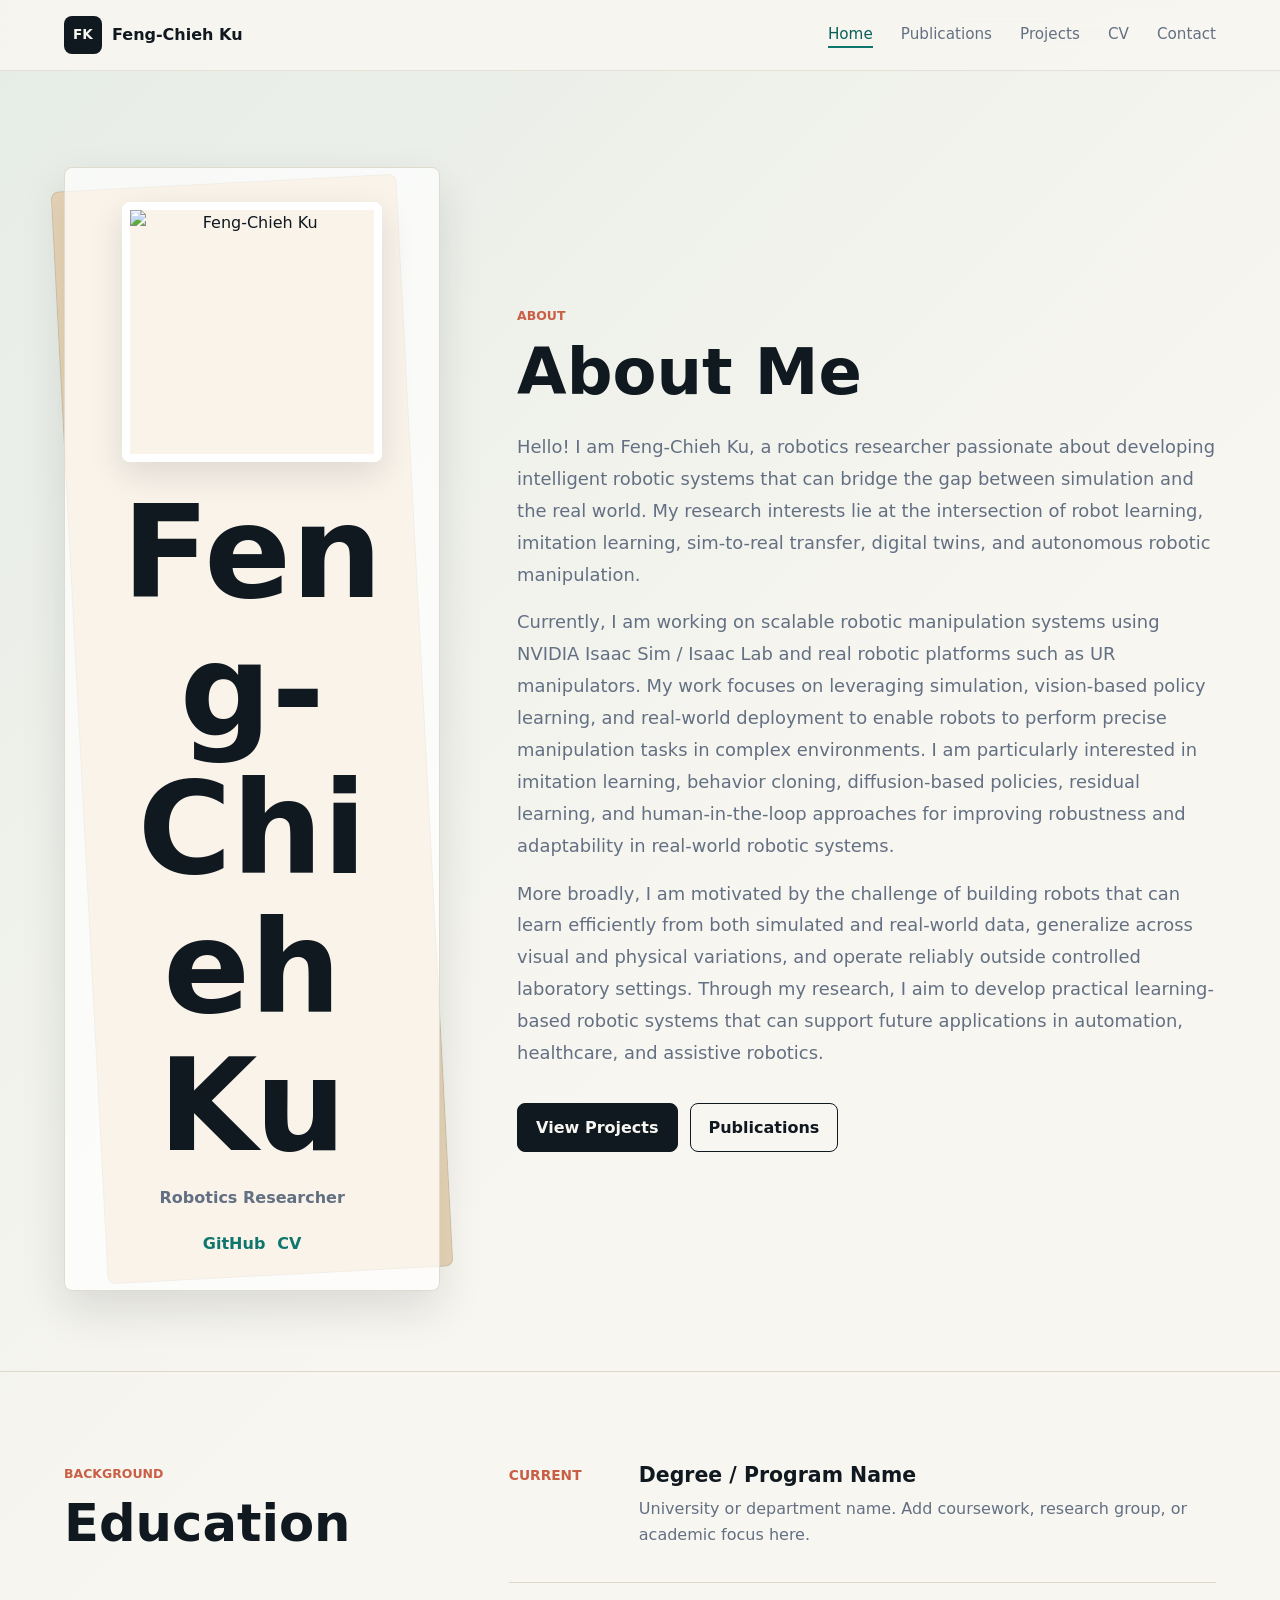
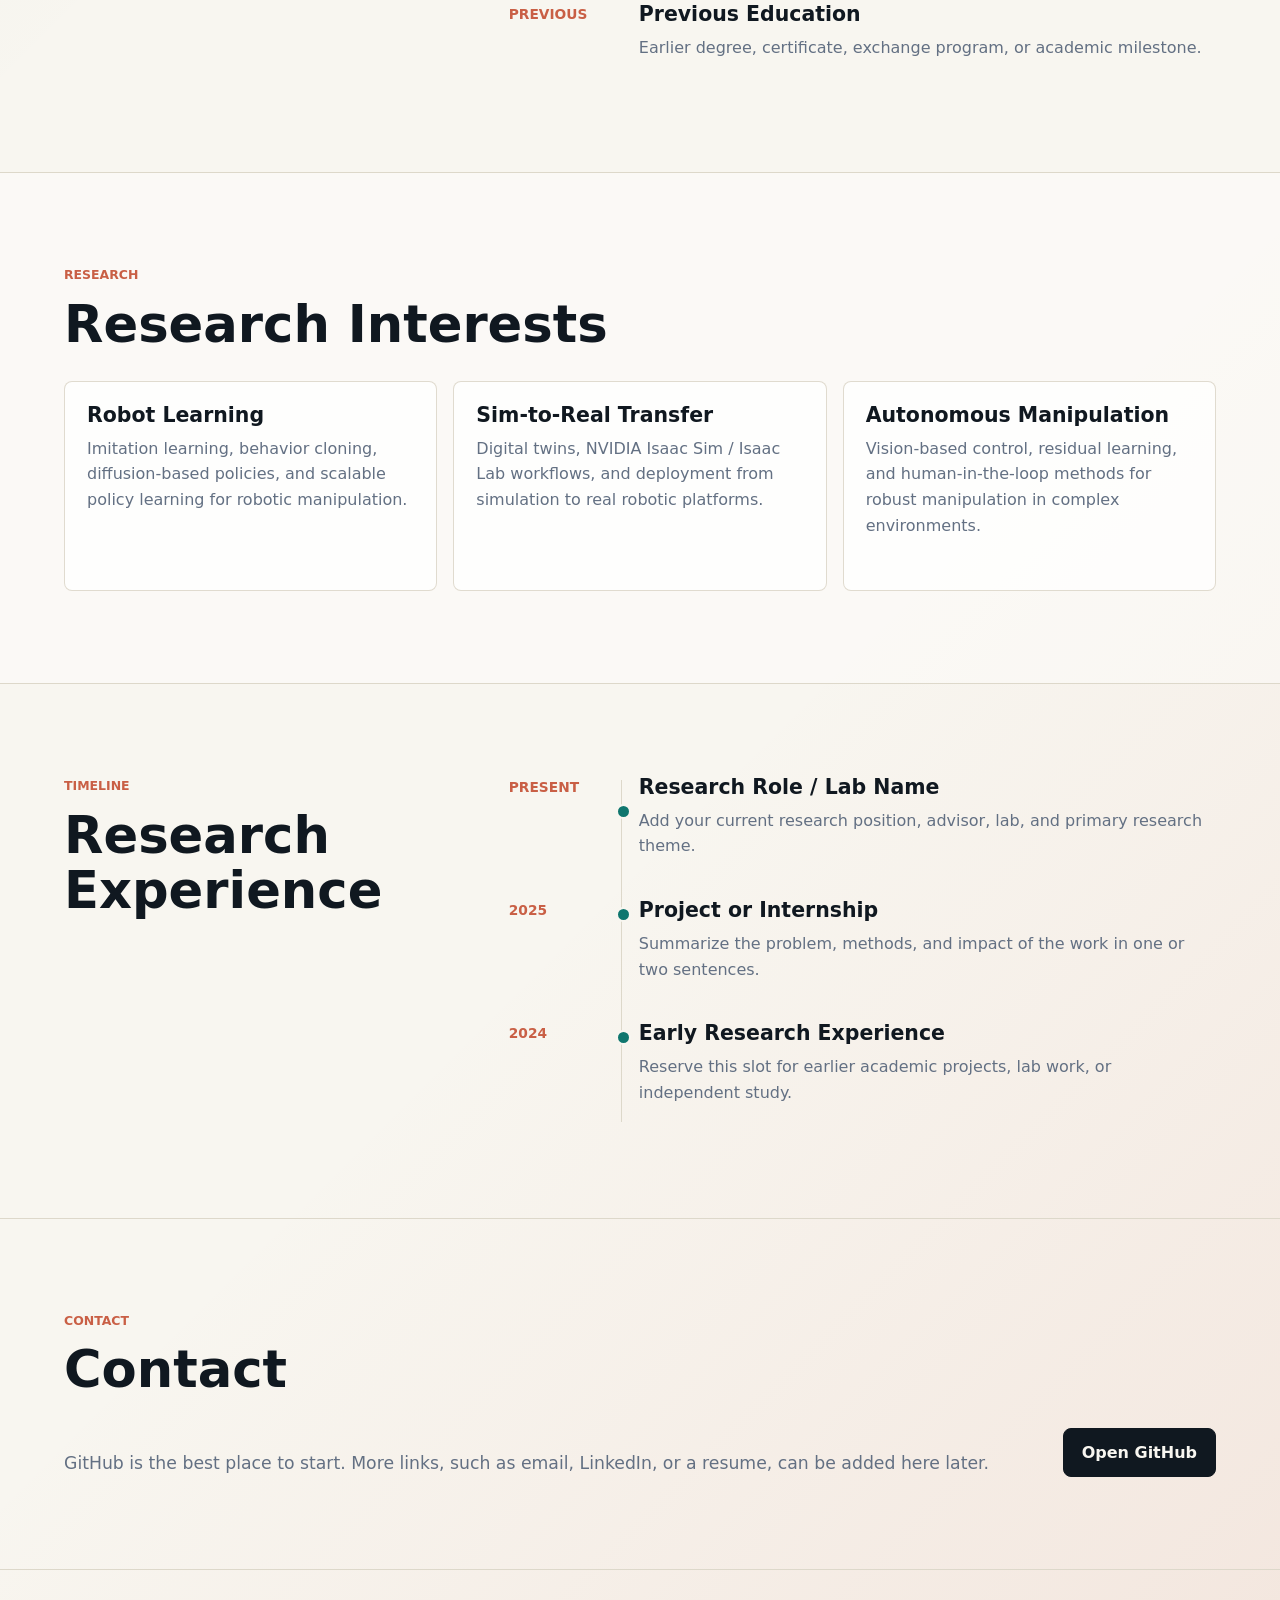
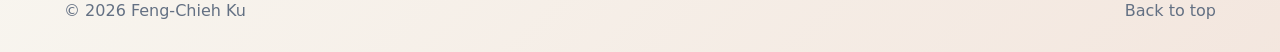
==== commit 90353e24: "Move robotics about section to homepage top" ====
--- a/index.html
+++ b/index.html
@@ -3,70 +3,59 @@
   <head>
     <meta charset="utf-8">
     <meta name="viewport" content="width=device-width, initial-scale=1">
-    <meta name="description" content="Henry Ku's personal academic website, research profile, and portfolio.">
-    <meta property="og:title" content="Henry Ku">
-    <meta property="og:description" content="Personal website, portfolio, and contact links.">
+    <meta name="description" content="Feng-Chieh Ku's robotics research profile, projects, publications, and CV.">
+    <meta property="og:title" content="Feng-Chieh Ku">
+    <meta property="og:description" content="Robotics research profile, projects, publications, and contact links.">
     <meta property="og:type" content="website">
     <meta name="theme-color" content="#101820">
-    <title>Henry Ku | Home</title>
+    <title>Feng-Chieh Ku | Home</title>
     <link rel="preconnect" href="https://github.com">
     <link rel="stylesheet" href="styles.css">
   </head>
   <body>
     <header class="site-header">
-      <a class="brand" href="index.html" aria-label="Henry Ku home">
-        <span class="brand-mark">HK</span>
-        <span>Henry Ku</span>
+      <a class="brand" href="index.html" aria-label="Feng-Chieh Ku home">
+        <span class="brand-mark">FK</span>
+        <span>Feng-Chieh Ku</span>
       </a>
       <nav class="nav" aria-label="Main navigation">
         <a class="active" href="index.html" aria-current="page">Home</a>
         <a href="publications.html">Publications</a>
         <a href="projects.html">Projects</a>
-        <a href="cv.html">CV</a>
+        <a href="Feng_Chieh_Ku_CV.pdf" target="_blank" rel="noreferrer">CV</a>
         <a href="#contact">Contact</a>
       </nav>
     </header>
 
     <main id="top">
-      <section class="profile-hero" aria-labelledby="hero-title">
+      <section id="about" class="profile-hero" aria-labelledby="about-title">
         <div class="profile-card">
-          <img src="https://github.com/KuNN0911.png" alt="Henry Ku">
-          <h1 id="hero-title">Henry Ku</h1>
-          <p>Software, Web, and AI</p>
+          <img src="https://github.com/KuNN0911.png" alt="Feng-Chieh Ku">
+          <h1>Feng-Chieh Ku</h1>
+          <p>Robotics Researcher</p>
           <div class="profile-links" aria-label="Profile links">
             <a href="https://github.com/KuNN0911" target="_blank" rel="noreferrer">GitHub</a>
-            <a href="cv.html">CV</a>
+            <a href="Feng_Chieh_Ku_CV.pdf" target="_blank" rel="noreferrer">CV</a>
           </div>
         </div>
-        <div class="hero-copy">
-          <p class="eyebrow">Personal academic website</p>
-          <h2>Building a public home for research, projects, and notes.</h2>
-          <p class="intro">
-            I am interested in software systems, artificial intelligence, and practical tools that turn ideas into useful products.
-            This site keeps my academic profile, project work, publications, and contact links in one place.
-          </p>
+        <div class="hero-copy about-copy">
+          <p class="eyebrow">About</p>
+          <h2 id="about-title">About Me</h2>
+          <div class="about-text">
+            <p>
+              Hello! I am Feng-Chieh Ku, a robotics researcher passionate about developing intelligent robotic systems that can bridge the gap between simulation and the real world. My research interests lie at the intersection of robot learning, imitation learning, sim-to-real transfer, digital twins, and autonomous robotic manipulation.
+            </p>
+            <p>
+              Currently, I am working on scalable robotic manipulation systems using NVIDIA Isaac Sim / Isaac Lab and real robotic platforms such as UR manipulators. My work focuses on leveraging simulation, vision-based policy learning, and real-world deployment to enable robots to perform precise manipulation tasks in complex environments. I am particularly interested in imitation learning, behavior cloning, diffusion-based policies, residual learning, and human-in-the-loop approaches for improving robustness and adaptability in real-world robotic systems.
+            </p>
+            <p>
+              More broadly, I am motivated by the challenge of building robots that can learn efficiently from both simulated and real-world data, generalize across visual and physical variations, and operate reliably outside controlled laboratory settings. Through my research, I aim to develop practical learning-based robotic systems that can support future applications in automation, healthcare, and assistive robotics.
+            </p>
+          </div>
           <div class="hero-actions" aria-label="Quick links">
             <a class="button primary" href="projects.html">View Projects</a>
             <a class="button secondary" href="publications.html">Publications</a>
           </div>
-        </div>
-      </section>
-
-      <section id="about" class="section">
-        <div class="section-heading">
-          <p class="eyebrow">About</p>
-          <h2>About Me</h2>
-        </div>
-        <div class="about-grid">
-          <p>
-            This page is a living profile for my technical work, research direction, and learning journey.
-            I use it to collect the work that represents how I think, build, study, and collaborate.
-          </p>
-          <ul class="facts" aria-label="Personal highlights">
-            <li><span>Focus</span><strong>Software / Web / AI</strong></li>
-            <li><span>Location</span><strong>Taiwan</strong></li>
-            <li><span>GitHub</span><strong>@KuNN0911</strong></li>
-          </ul>
         </div>
       </section>
 
@@ -100,16 +89,16 @@
         </div>
         <div class="interest-grid">
           <article>
-            <h3>Artificial Intelligence</h3>
-            <p>Learning systems, applied AI workflows, and human-centered intelligent tools.</p>
+            <h3>Robot Learning</h3>
+            <p>Imitation learning, behavior cloning, diffusion-based policies, and scalable policy learning for robotic manipulation.</p>
           </article>
           <article>
-            <h3>Software Systems</h3>
-            <p>Reliable web applications, developer tools, and systems that make technical work easier.</p>
+            <h3>Sim-to-Real Transfer</h3>
+            <p>Digital twins, NVIDIA Isaac Sim / Isaac Lab workflows, and deployment from simulation to real robotic platforms.</p>
           </article>
           <article>
-            <h3>Human-Computer Interaction</h3>
-            <p>Interfaces that help people explore information, make decisions, and create with confidence.</p>
+            <h3>Autonomous Manipulation</h3>
+            <p>Vision-based control, residual learning, and human-in-the-loop methods for robust manipulation in complex environments.</p>
           </article>
         </div>
       </section>
@@ -157,7 +146,7 @@
     </main>
 
     <footer class="site-footer">
-      <span>© <span id="year"></span> Henry Ku</span>
+      <span>© <span id="year"></span> Feng-Chieh Ku</span>
       <a href="#top">Back to top</a>
     </footer>
 
--- a/styles.css
+++ b/styles.css
@@ -176,6 +176,25 @@
   font-size: clamp(3.2rem, 7vw, 6.5rem);
 }
 
+.about-copy h2 {
+  max-width: none;
+  font-size: clamp(2.4rem, 5vw, 4.4rem);
+}
+
+.about-text {
+  display: grid;
+  gap: 16px;
+  max-width: 840px;
+  margin-top: 24px;
+}
+
+.about-text p {
+  margin: 0;
+  color: var(--muted);
+  font-size: clamp(1rem, 1.4vw, 1.14rem);
+  line-height: 1.78;
+}
+
 .eyebrow,
 .project-kicker {
   margin: 0 0 12px;
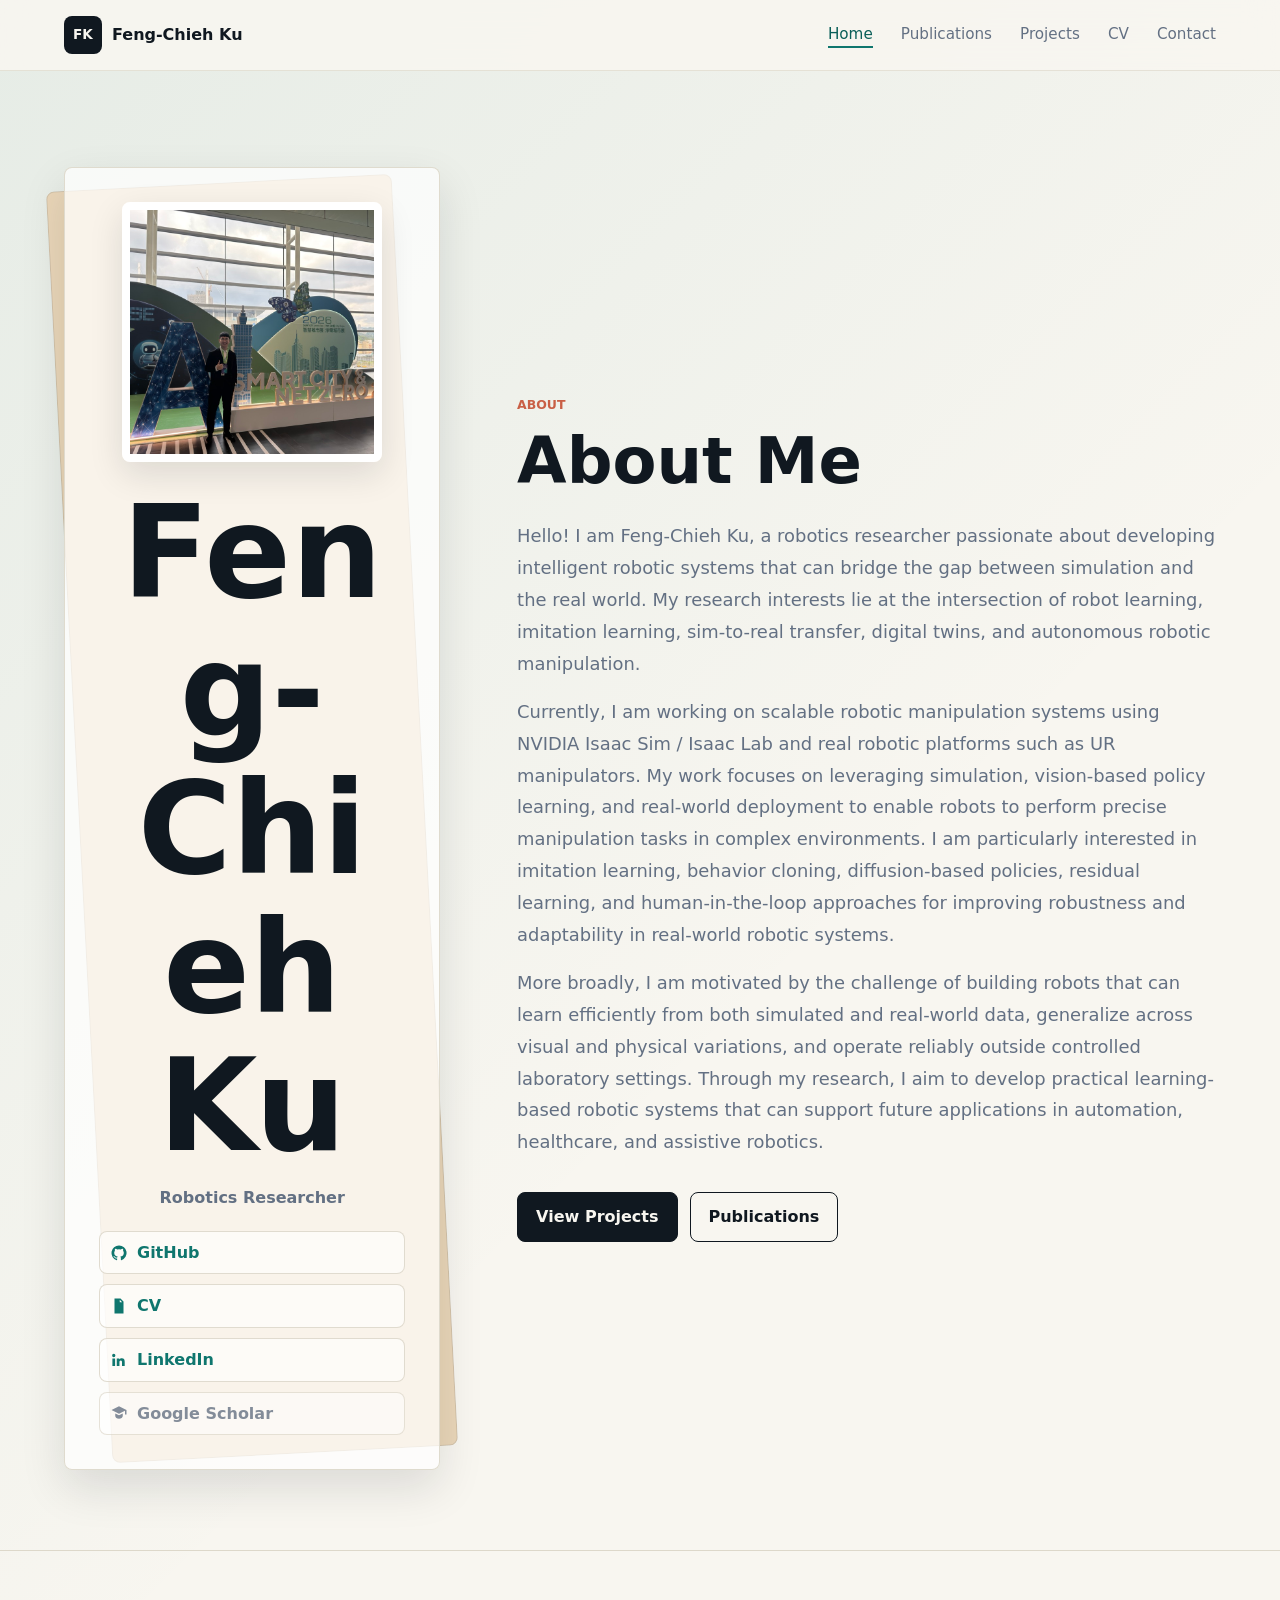
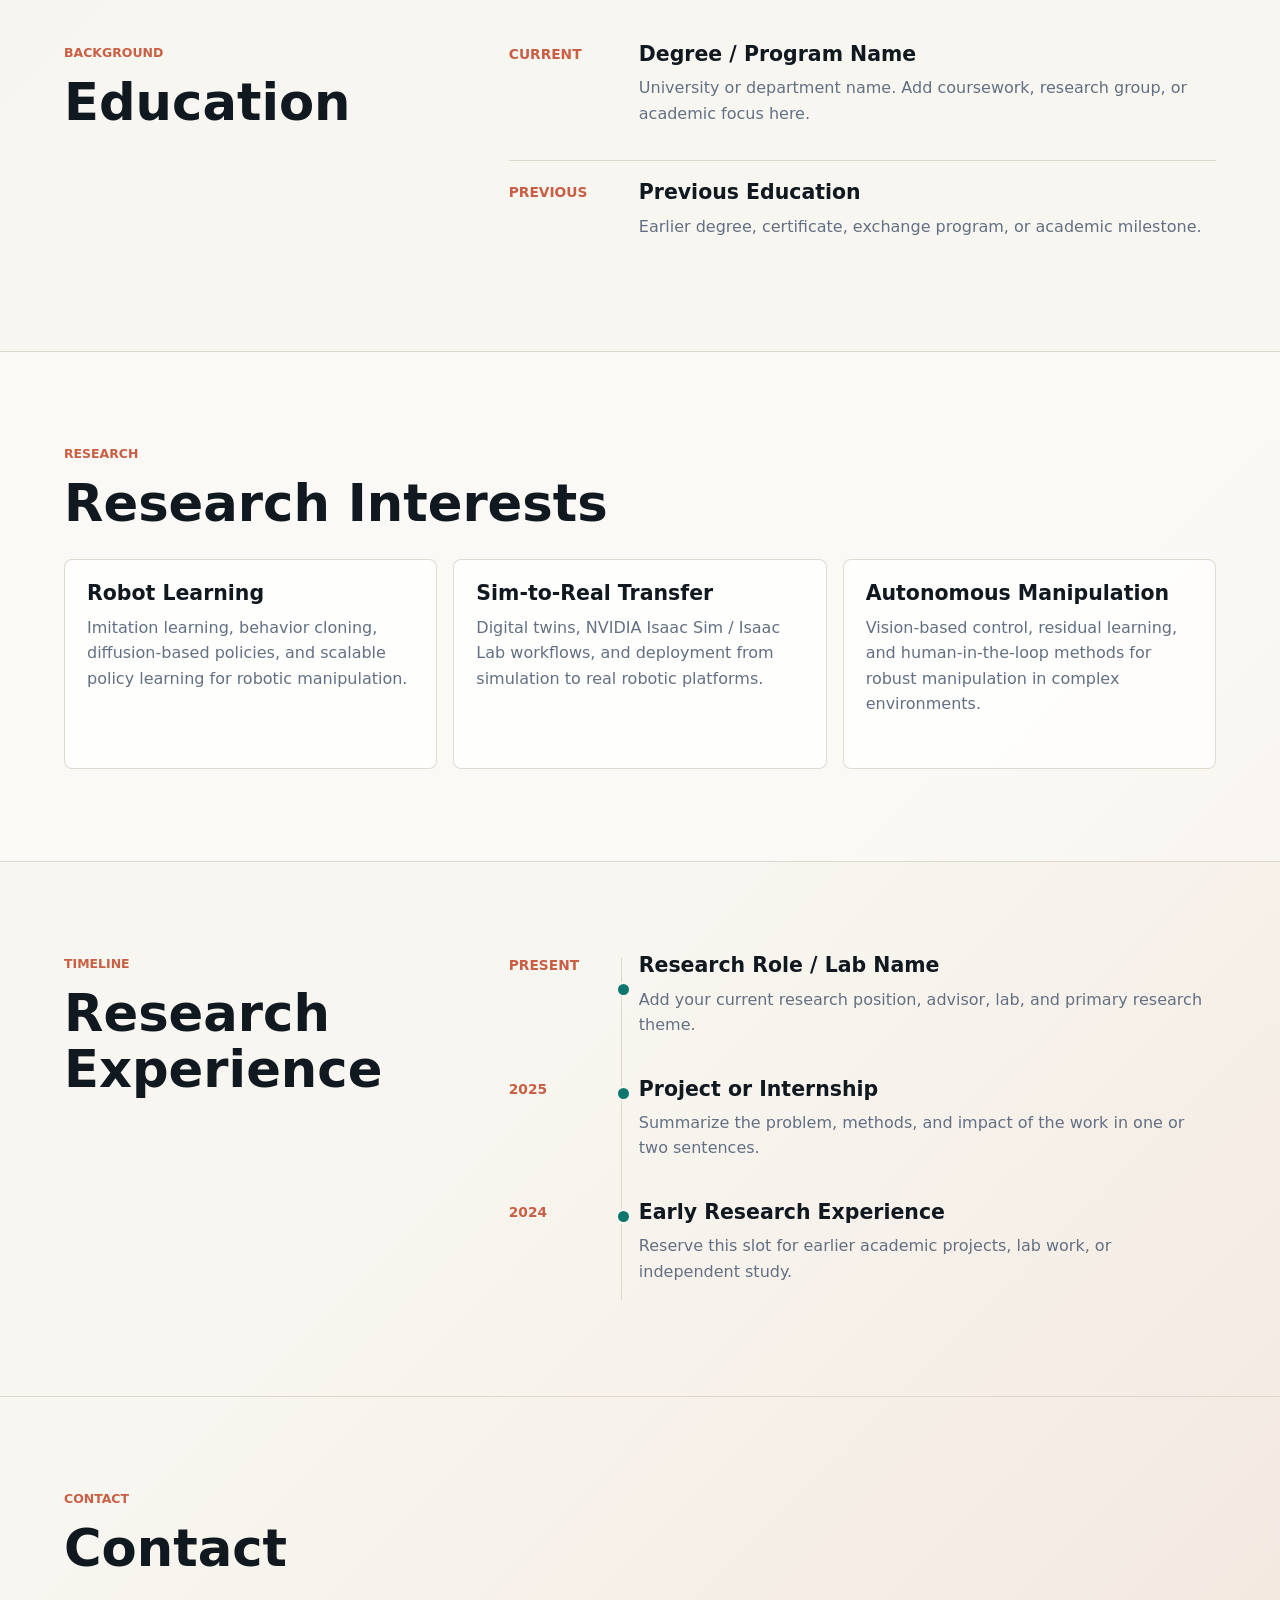
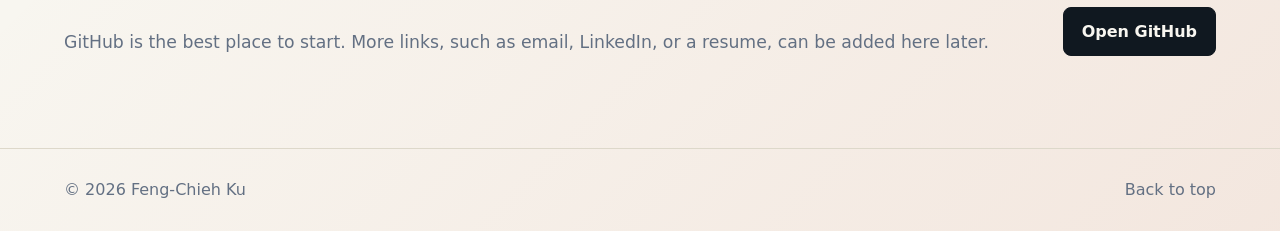
==== commit 1c96cc51: "Use local profile photo and add profile links" ====
--- a/index.html
+++ b/index.html
@@ -30,12 +30,34 @@
     <main id="top">
       <section id="about" class="profile-hero" aria-labelledby="about-title">
         <div class="profile-card">
-          <img src="https://github.com/KuNN0911.png" alt="Feng-Chieh Ku">
+          <img src="assets/profile.jpg" alt="Feng-Chieh Ku">
           <h1>Feng-Chieh Ku</h1>
           <p>Robotics Researcher</p>
           <div class="profile-links" aria-label="Profile links">
-            <a href="https://github.com/KuNN0911" target="_blank" rel="noreferrer">GitHub</a>
-            <a href="Feng_Chieh_Ku_CV.pdf" target="_blank" rel="noreferrer">CV</a>
+            <a href="https://github.com/KuNN0911" target="_blank" rel="noreferrer">
+              <svg class="link-icon" viewBox="0 0 24 24" aria-hidden="true">
+                <path d="M12 2a10 10 0 0 0-3.2 19.5c.5.1.7-.2.7-.5v-1.8c-2.9.6-3.5-1.2-3.5-1.2-.5-1.1-1.1-1.4-1.1-1.4-.9-.6.1-.6.1-.6 1 0 1.6 1.1 1.6 1.1.9 1.6 2.4 1.1 3 .9.1-.7.4-1.1.7-1.4-2.3-.3-4.7-1.2-4.7-5A3.9 3.9 0 0 1 6.6 9c-.1-.3-.4-1.3.1-2.7 0 0 .9-.3 2.8 1a9.5 9.5 0 0 1 5 0c1.9-1.3 2.8-1 2.8-1 .5 1.4.2 2.4.1 2.7a3.9 3.9 0 0 1 1 2.7c0 3.9-2.4 4.7-4.7 5 .4.3.8 1 .8 2v2.3c0 .3.2.6.8.5A10 10 0 0 0 12 2Z"></path>
+              </svg>
+              <span>GitHub</span>
+            </a>
+            <a href="Feng_Chieh_Ku_CV.pdf" target="_blank" rel="noreferrer">
+              <svg class="link-icon" viewBox="0 0 24 24" aria-hidden="true">
+                <path d="M6 2h8l4 4v16H6V2Zm7 1.8V7h3.2L13 3.8ZM8 11h8v1.7H8V11Zm0 4h8v1.7H8V15Z"></path>
+              </svg>
+              <span>CV</span>
+            </a>
+            <a href="https://www.linkedin.com/in/feng-chieh-ku/" target="_blank" rel="noreferrer">
+              <svg class="link-icon" viewBox="0 0 24 24" aria-hidden="true">
+                <path d="M5 3.8A2.2 2.2 0 1 1 5 8.2a2.2 2.2 0 0 1 0-4.4ZM3.2 10h3.6v10H3.2V10Zm5.8 0h3.4v1.4c.5-.8 1.5-1.7 3.2-1.7 3.4 0 4 2.2 4 5.1V20H16v-4.6c0-1.1 0-2.6-1.6-2.6s-1.8 1.2-1.8 2.5V20H9V10Z"></path>
+              </svg>
+              <span>LinkedIn</span>
+            </a>
+            <span class="reserved-link" aria-label="Google Scholar profile reserved">
+              <svg class="link-icon" viewBox="0 0 24 24" aria-hidden="true">
+                <path d="M12 3 2 8l10 5 8-4v5h2V8L12 3Zm-5 9.6V16c0 2 2.2 3.5 5 3.5s5-1.5 5-3.5v-3.4l-5 2.5-5-2.5Z"></path>
+              </svg>
+              <span>Google Scholar</span>
+            </span>
           </div>
         </div>
         <div class="hero-copy about-copy">
--- a/styles.css
+++ b/styles.css
@@ -153,14 +153,40 @@
 }
 
 .profile-links {
+  display: grid;
+  width: 100%;
+  gap: 10px;
+  margin-top: 20px;
+}
+
+.profile-links a,
+.reserved-link {
   display: flex;
-  flex-wrap: wrap;
-  justify-content: center;
-  gap: 12px;
-  margin-top: 20px;
-}
-
-.profile-links a,
+  align-items: center;
+  justify-content: flex-start;
+  gap: 9px;
+  min-height: 38px;
+  padding: 8px 10px;
+  color: var(--accent);
+  background: rgba(255, 255, 255, 0.62);
+  border: 1px solid rgba(221, 216, 202, 0.9);
+  border-radius: 8px;
+  font-weight: 800;
+  text-decoration: none;
+}
+
+.reserved-link {
+  color: var(--muted);
+  opacity: 0.78;
+}
+
+.link-icon {
+  width: 18px;
+  height: 18px;
+  flex: 0 0 auto;
+  fill: currentColor;
+}
+
 .inline-links a {
   color: var(--accent);
   font-weight: 800;
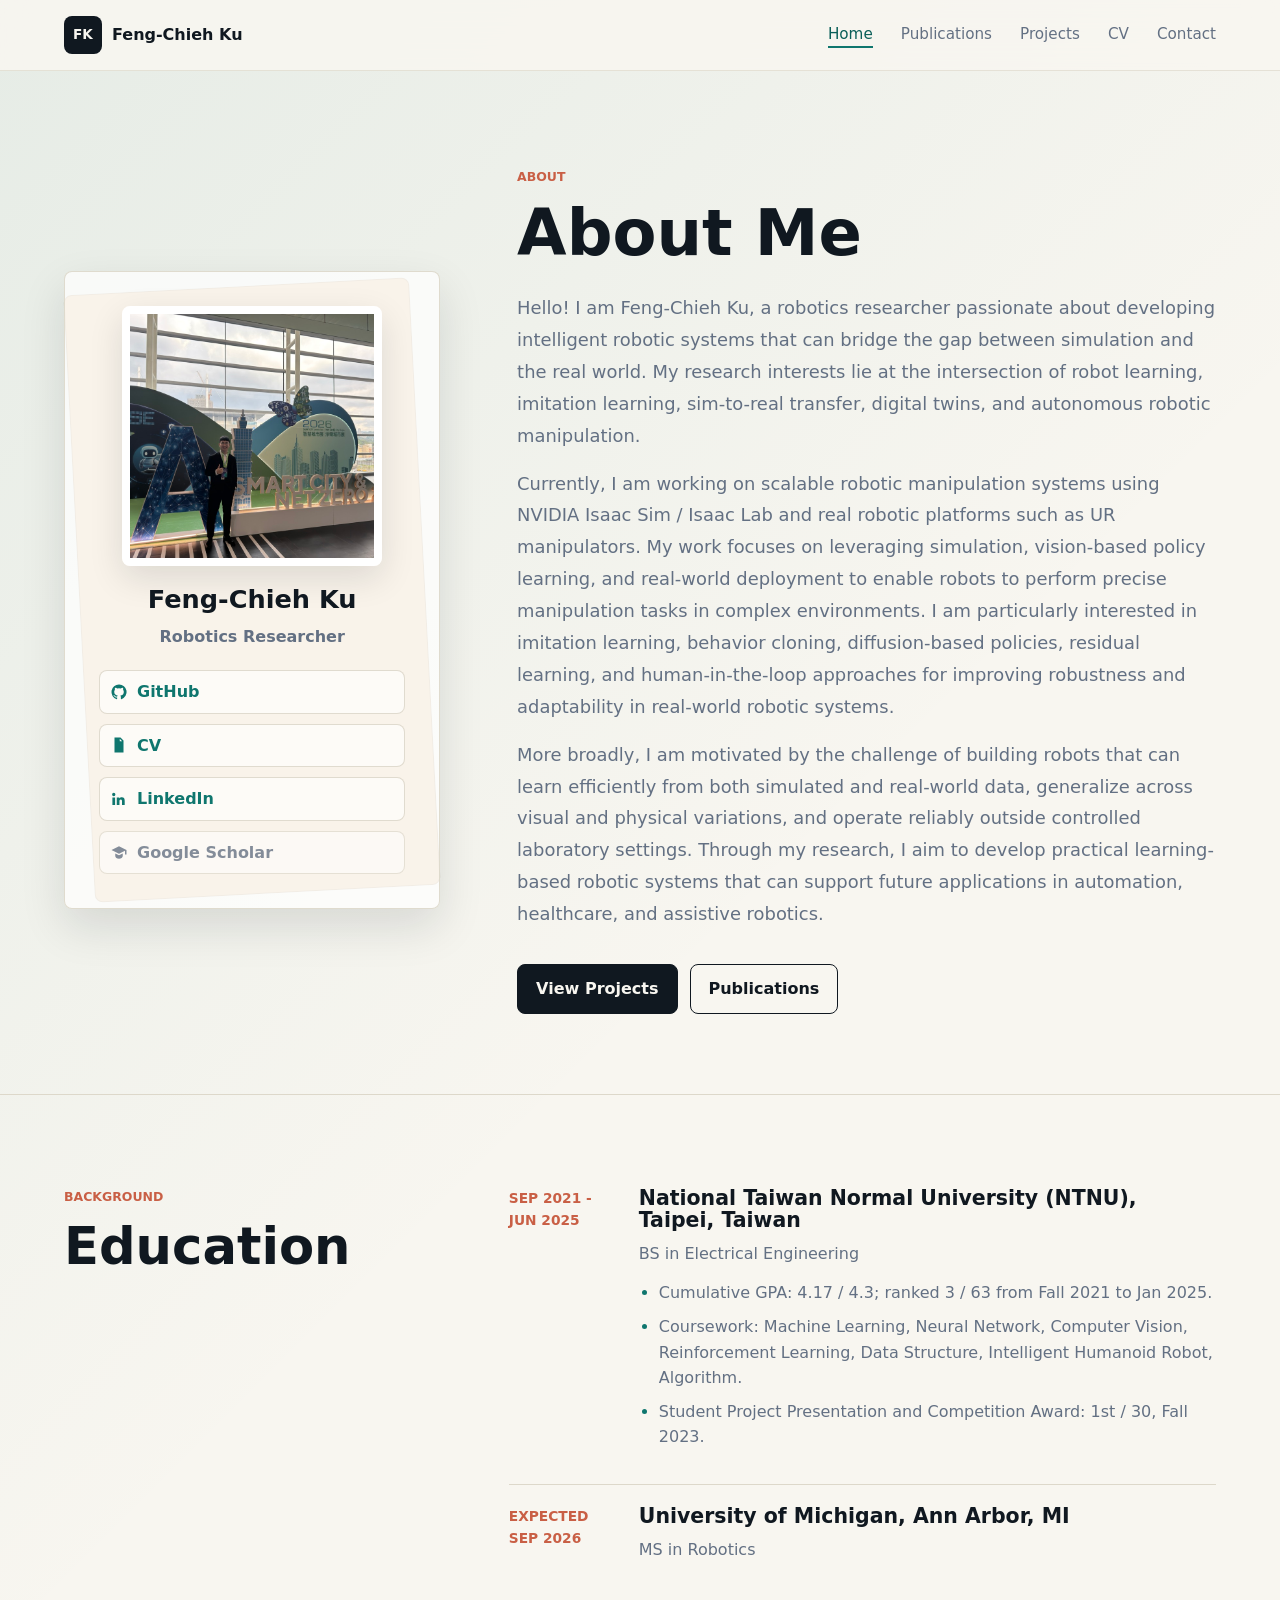
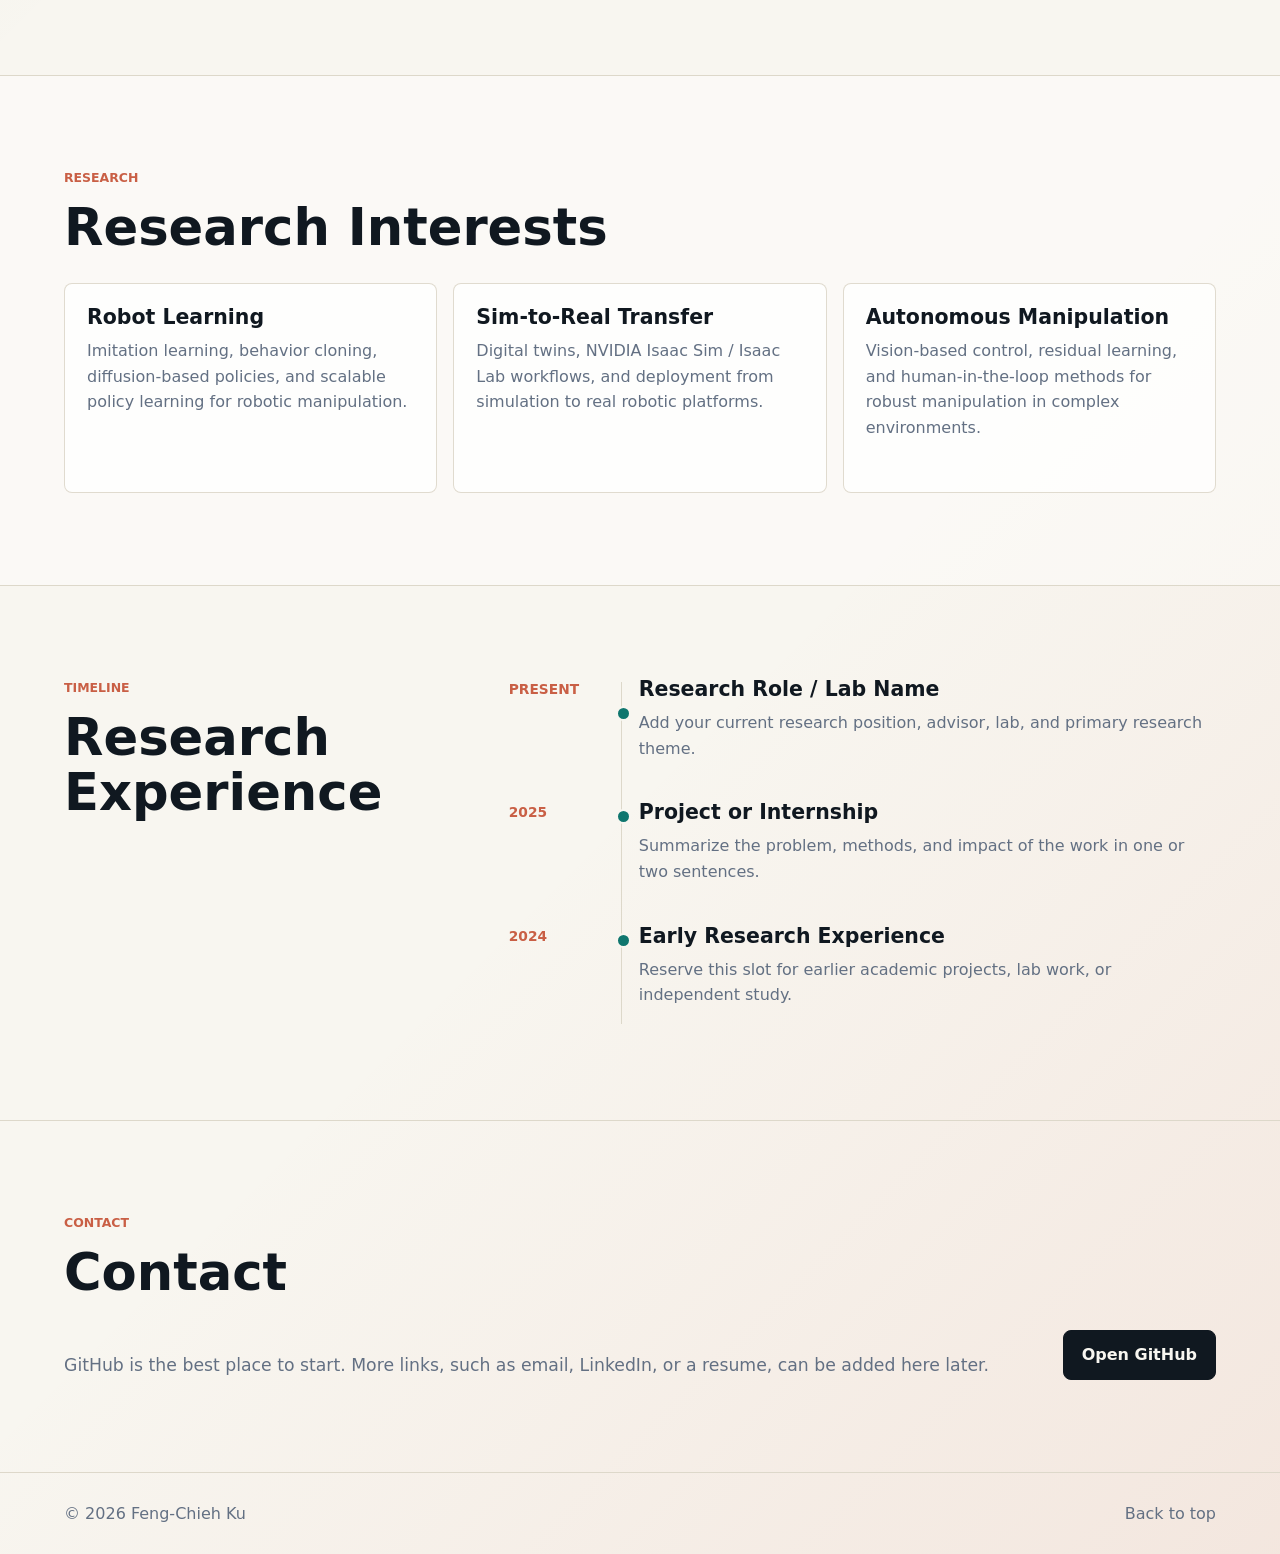
==== commit 7e5f237e: "Update education section from CV" ====
--- a/index.html
+++ b/index.html
@@ -88,17 +88,22 @@
         </div>
         <div class="list-panel">
           <article class="resume-item">
-            <span class="resume-date">Current</span>
+            <span class="resume-date">Sep 2021 - Jun 2025</span>
             <div>
-              <h3>Degree / Program Name</h3>
-              <p>University or department name. Add coursework, research group, or academic focus here.</p>
+              <h3>National Taiwan Normal University (NTNU), Taipei, Taiwan</h3>
+              <p>BS in Electrical Engineering</p>
+              <ul class="education-details">
+                <li>Cumulative GPA: 4.17 / 4.3; ranked 3 / 63 from Fall 2021 to Jan 2025.</li>
+                <li>Coursework: Machine Learning, Neural Network, Computer Vision, Reinforcement Learning, Data Structure, Intelligent Humanoid Robot, Algorithm.</li>
+                <li>Student Project Presentation and Competition Award: 1st / 30, Fall 2023.</li>
+              </ul>
             </div>
           </article>
           <article class="resume-item">
-            <span class="resume-date">Previous</span>
+            <span class="resume-date">Expected Sep 2026</span>
             <div>
-              <h3>Previous Education</h3>
-              <p>Earlier degree, certificate, exchange program, or academic milestone.</p>
+              <h3>University of Michigan, Ann Arbor, MI</h3>
+              <p>MS in Robotics</p>
             </div>
           </article>
         </div>
--- a/styles.css
+++ b/styles.css
@@ -143,7 +143,11 @@
 }
 
 .profile-card h1 {
-  margin-top: 22px;
+  width: 100%;
+  max-width: none;
+  margin: 18px 0 0;
+  font-size: clamp(1.35rem, 2vw, 1.75rem);
+  line-height: 1.18;
 }
 
 .profile-card p {
@@ -407,6 +411,18 @@
   color: var(--muted);
 }
 
+.education-details {
+  display: grid;
+  gap: 8px;
+  margin: 14px 0 0;
+  padding-left: 20px;
+  color: var(--muted);
+}
+
+.education-details li::marker {
+  color: var(--accent);
+}
+
 .interests-section {
   background: rgba(255, 255, 255, 0.35);
 }
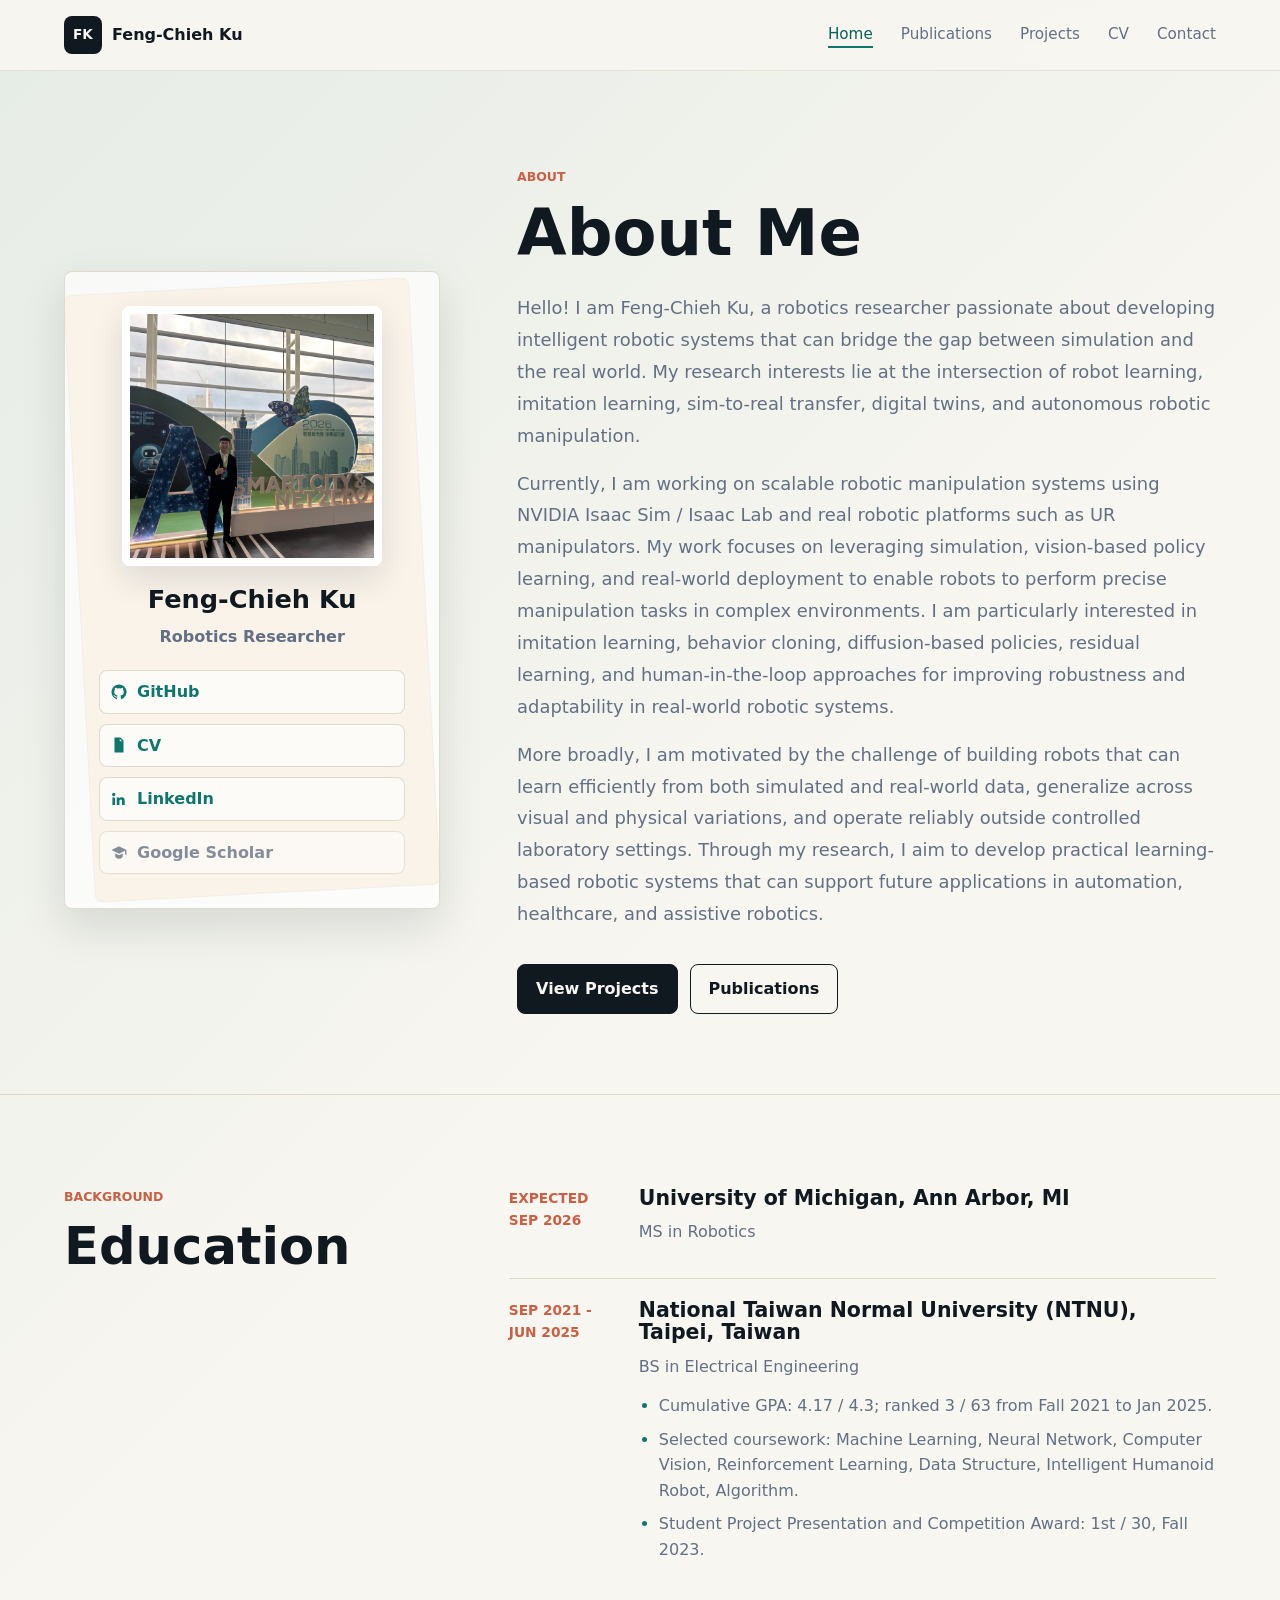
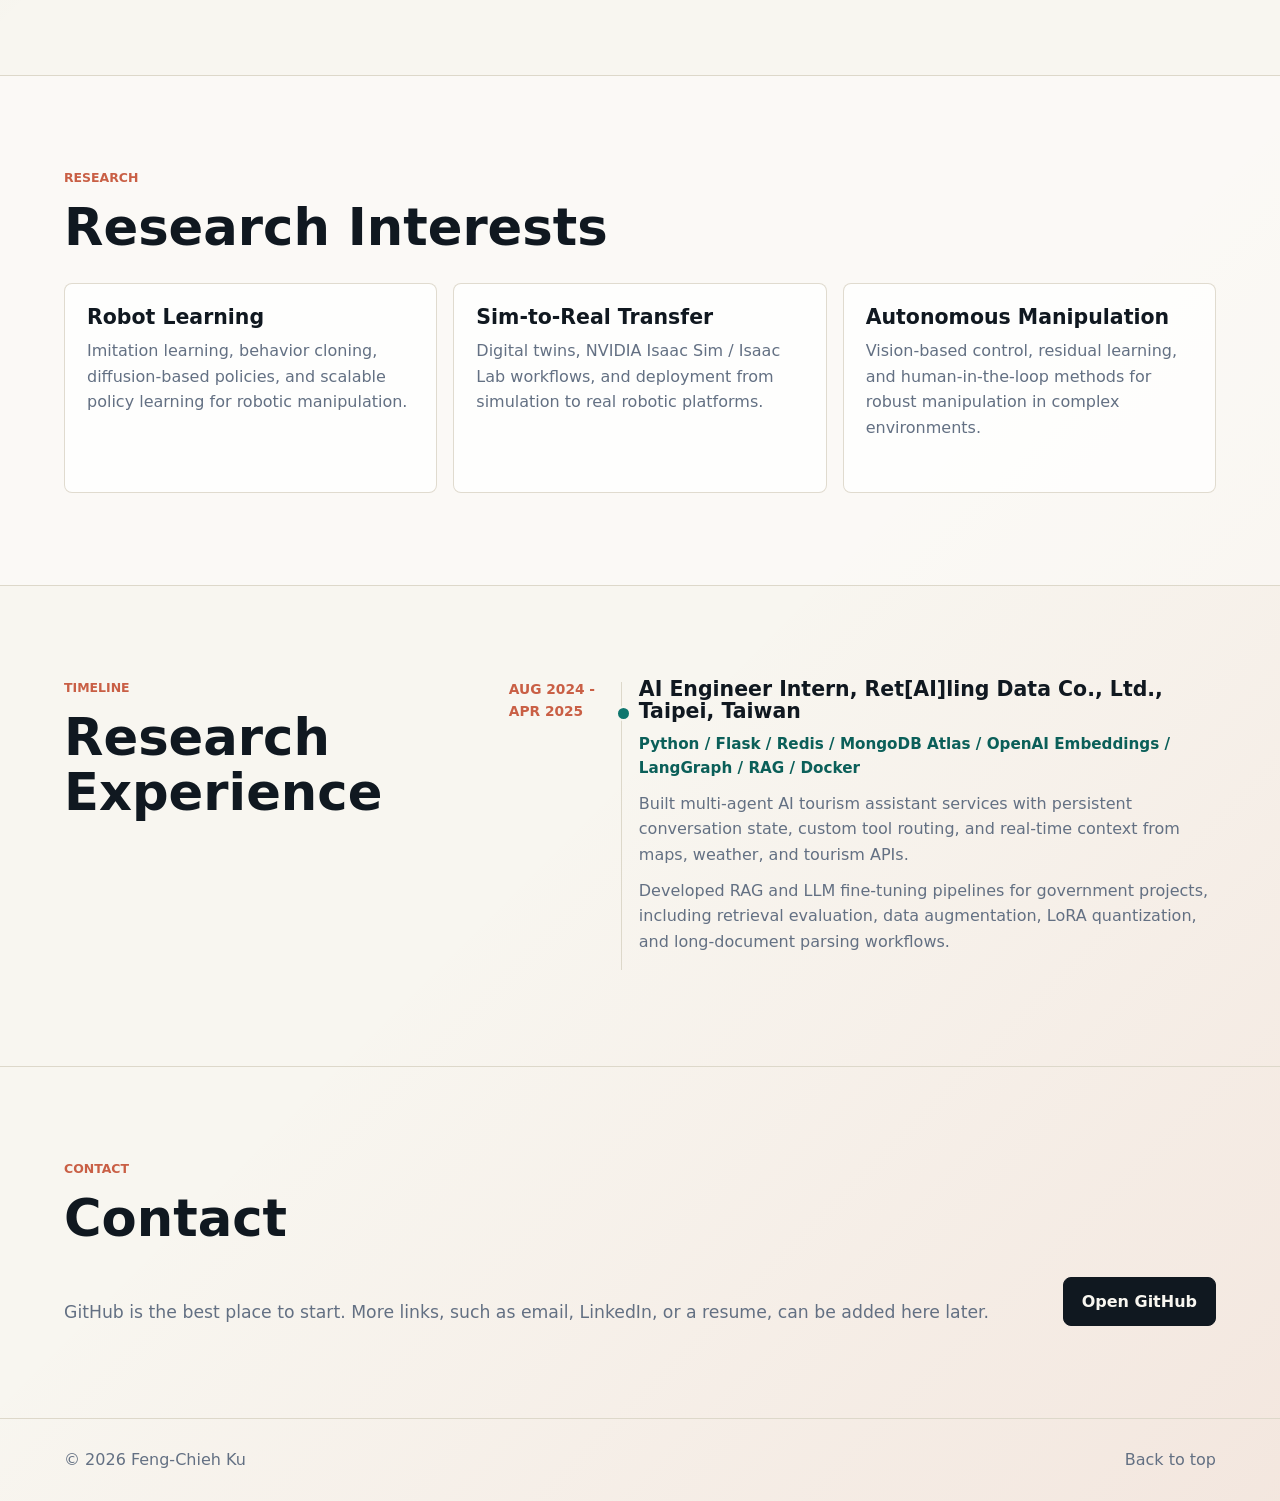
==== commit 630bcaaa: "Condense education and research experience" ====
--- a/index.html
+++ b/index.html
@@ -88,22 +88,22 @@
         </div>
         <div class="list-panel">
           <article class="resume-item">
+            <span class="resume-date">Expected Sep 2026</span>
+            <div>
+              <h3>University of Michigan, Ann Arbor, MI</h3>
+              <p>MS in Robotics</p>
+            </div>
+          </article>
+          <article class="resume-item">
             <span class="resume-date">Sep 2021 - Jun 2025</span>
             <div>
               <h3>National Taiwan Normal University (NTNU), Taipei, Taiwan</h3>
               <p>BS in Electrical Engineering</p>
               <ul class="education-details">
                 <li>Cumulative GPA: 4.17 / 4.3; ranked 3 / 63 from Fall 2021 to Jan 2025.</li>
-                <li>Coursework: Machine Learning, Neural Network, Computer Vision, Reinforcement Learning, Data Structure, Intelligent Humanoid Robot, Algorithm.</li>
+                <li>Selected coursework: Machine Learning, Neural Network, Computer Vision, Reinforcement Learning, Data Structure, Intelligent Humanoid Robot, Algorithm.</li>
                 <li>Student Project Presentation and Competition Award: 1st / 30, Fall 2023.</li>
               </ul>
-            </div>
-          </article>
-          <article class="resume-item">
-            <span class="resume-date">Expected Sep 2026</span>
-            <div>
-              <h3>University of Michigan, Ann Arbor, MI</h3>
-              <p>MS in Robotics</p>
             </div>
           </article>
         </div>
@@ -137,24 +137,12 @@
         </div>
         <div class="timeline">
           <article class="timeline-item">
-            <span class="timeline-date">Present</span>
+            <span class="timeline-date">Aug 2024 - Apr 2025</span>
             <div>
-              <h3>Research Role / Lab Name</h3>
-              <p>Add your current research position, advisor, lab, and primary research theme.</p>
-            </div>
-          </article>
-          <article class="timeline-item">
-            <span class="timeline-date">2025</span>
-            <div>
-              <h3>Project or Internship</h3>
-              <p>Summarize the problem, methods, and impact of the work in one or two sentences.</p>
-            </div>
-          </article>
-          <article class="timeline-item">
-            <span class="timeline-date">2024</span>
-            <div>
-              <h3>Early Research Experience</h3>
-              <p>Reserve this slot for earlier academic projects, lab work, or independent study.</p>
+              <h3>AI Engineer Intern, Ret[AI]ling Data Co., Ltd., Taipei, Taiwan</h3>
+              <p class="tech-stack">Python / Flask / Redis / MongoDB Atlas / OpenAI Embeddings / LangGraph / RAG / Docker</p>
+              <p>Built multi-agent AI tourism assistant services with persistent conversation state, custom tool routing, and real-time context from maps, weather, and tourism APIs.</p>
+              <p>Developed RAG and LLM fine-tuning pipelines for government projects, including retrieval evaluation, data augmentation, LoRA quantization, and long-document parsing workflows.</p>
             </div>
           </article>
         </div>
--- a/styles.css
+++ b/styles.css
@@ -411,6 +411,12 @@
   color: var(--muted);
 }
 
+.tech-stack {
+  color: var(--accent-strong) !important;
+  font-size: 0.95rem;
+  font-weight: 800;
+}
+
 .education-details {
   display: grid;
   gap: 8px;
